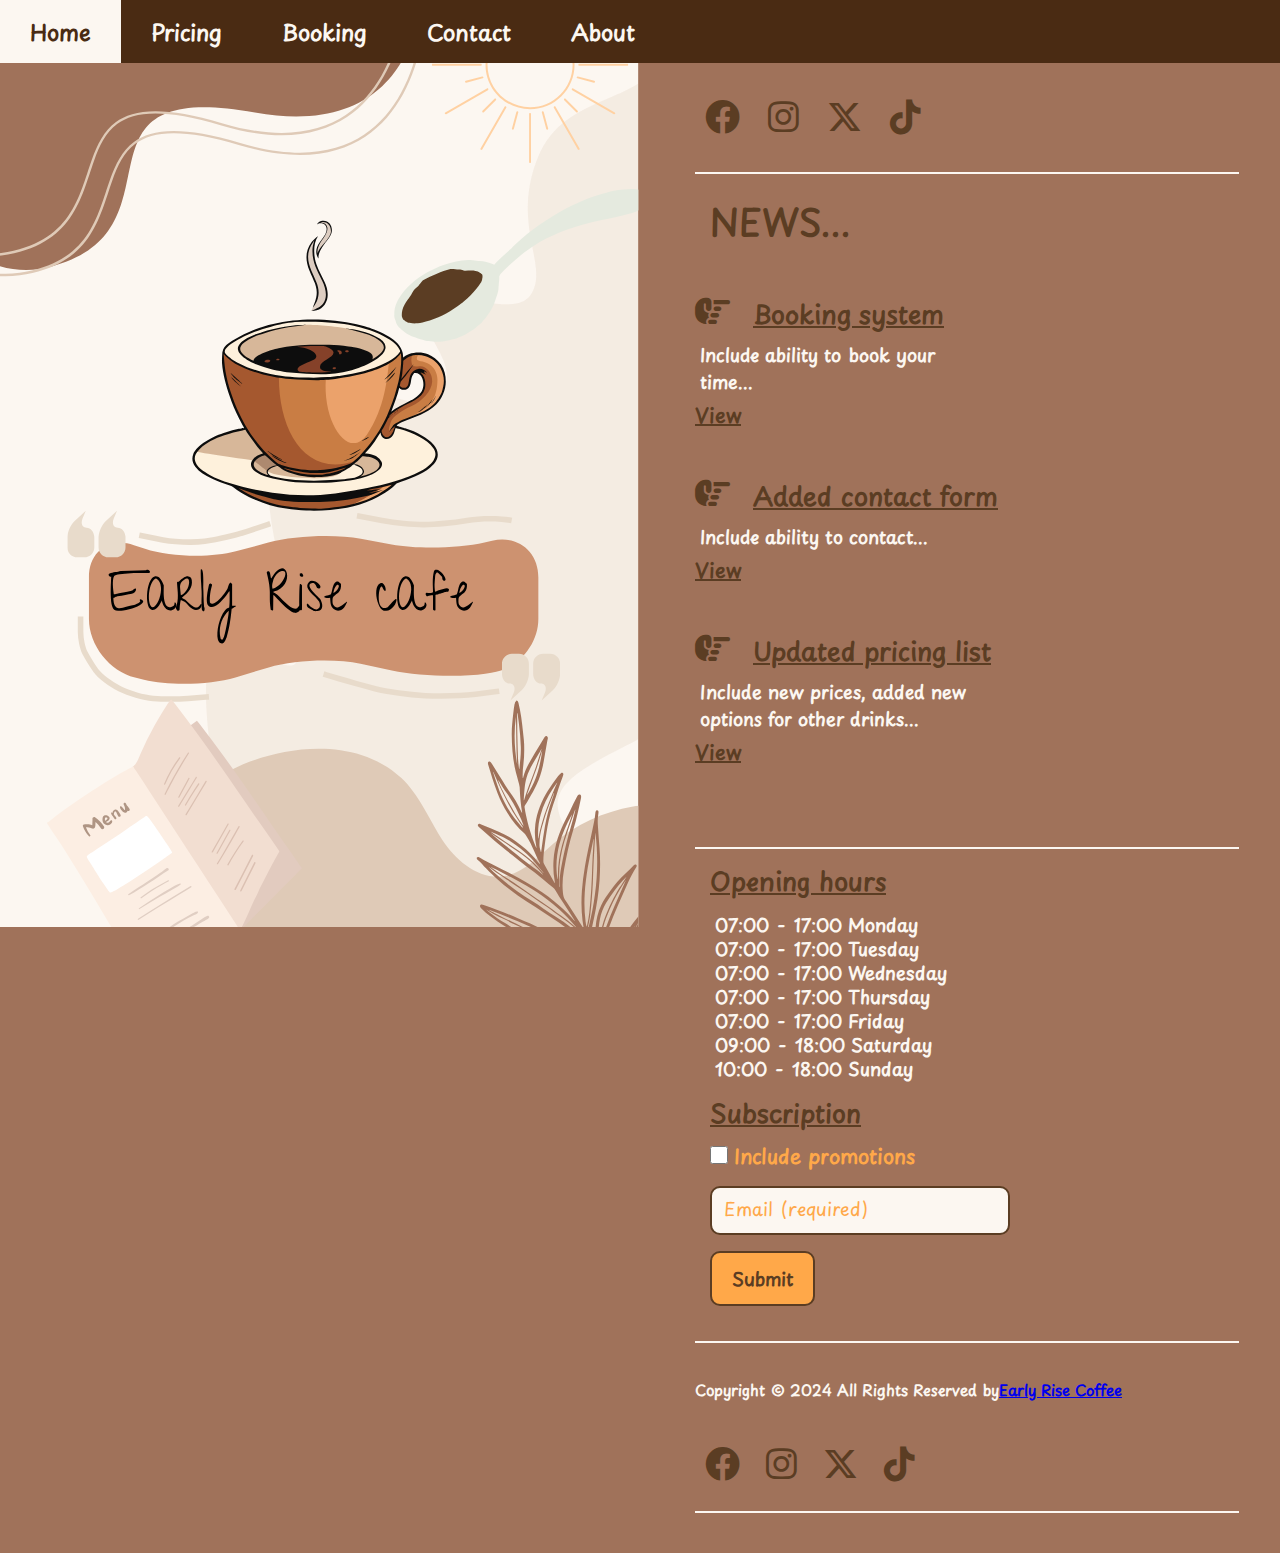
==== index.html @ 82bb9354 "update v 0.2" ====
<!DOCTYPE html>
<html lang="en">
    <head>
        <!-- Meta -->
        <meta charset="UTF-8" />
        <meta name="viewport" content="width=device-width, initial-scale=1.0" />
        <meta name="description" content="...Information about coffee shop...." />
        <meta name="keywords" content="...Include all possible keywords...." />

        <!-- Contributions -->
        <meta name="author" content="Tomas Bendaravicius" />

        <!-- Stylesheets -->
        <link rel="stylesheet" href="assets/css/style.css" />
        <link rel="stylesheet" href="assets/css/navbar.css" />
        <link rel="stylesheet" href="assets/css/images.css" />
        <link rel="stylesheet" href="assets/css/footer.css" />
        <link rel="stylesheet" href="assets/css/form.css" />
        <link rel="stylesheet" href="assets/font/font-awesome/css/fontawesome.css" />
        <link rel="stylesheet" href="assets/font/font-awesome/css/brands.css" />
        <link rel="stylesheet" href="assets/font/font-awesome/css/solid.css" />

        <!-- Name of Website-->
        <title>Coffee Name</title>
    </head>
    <body>

        <!-- Navigation -->
        <div class="topnav" id="myTopnav">
            <a href="index.html">Home</a>
            <a href="pricing.html">Pricing</a>
            <a href="booking.html">Booking</a>
            <a href="contact.html">Contact</a>
            <a href="about.html">About</a>
            <a href="javascript:void(0);" class="icon" onclick="myFunction()"><i class="fa fa-bars"></i></a>
        </div>
        <br>

        <!-- Main content -->
        <div id="core">

            <!-- Splitting content -->
            <div id="center-page">

                <!-- Left side content -->
                <div class="left-column"></div>

                <!-- Right side content -->
                <div class="right-column">

                    <div class="content">
                        <div class="social">
                            <br>
                            <ul>
                                <li><a href="https://www.facebook.com"><i class="fab fa-facebook"></i></a></li>
                                <li><a href="https://www.instagram.com"><i class="fab fa-instagram"></i></a></li>
                                <li><a href="https://www.twitter.com"><i class="fa-brands fa-x-twitter"></i></a></li>
                                <li><a href="https://www.tiktok.com"><i class="fa-brands fa-tiktok"></i></a></li>
                            </ul>
                            <hr id="linebreak">
                        </div>

                        <!-- Page content-->
                        <h1>NEWS...</h1>
                        <div class="section">
                            <span class="img"><i class="fa-regular fa-hand-point-right"></i></span>
                            <span class="name">Booking system</span>
                            <p>Include ability to book your time...</p>
                            <span class="view"><a href="booking.html">View</a></span>
                        </div>
                        <div class="section">
                            <span class="img"><i class="fa-regular fa-hand-point-right"></i></span>
                            <span class="name">Added contact form</span>
                            <p>Include ability to contact...</p>
                            <span class="view"><a href="contact.html">View</a></span>
                        </div>
                        <div class="section">
                            <span class="img"><i class="fa-regular fa-hand-point-right"></i></span>
                            <span class="name">Updated pricing list</span>
                            <p>Include new prices, added new options for other drinks...</p>
                            <span class="view"><a href="pricing.html">View</a></span>
                        </div>
                    </div>

                    <!-- Site footer -->
                    <footer class="site-footer">
                        <div class="content">
                            <div class="row">
                                <div class="column">
                                    <hr id="linebreak">
                                    <h6 class="name">Opening hours</h6>
                                    <p class="timetable">
                                    <ul class="timelist">
                                        <li>07:00 - 17:00 Monday</li>
                                        <li>07:00 - 17:00 Tuesday</li>
                                        <li>07:00 - 17:00 Wednesday</li>
                                        <li>07:00 - 17:00 Thursday</li>
                                        <li>07:00 - 17:00 Friday</li>
                                        <li>09:00 - 18:00 Saturday</li>
                                        <li>10:00 - 18:00 Sunday</li>
                                    </ul>
                                    </p>
                                </div>

                                <div class="column">
                                    <h6 class="name">Subscription</h6>
                                    <div class="container-form">  
                                        <form action="form-news.html">
                                            <input type="checkbox" id="news" name="vehicle1" value="Bike">
                                            <label for="news"> Include promotions</label><br>
                                            <input type="email" name="email" class="formStyle" placeholder="Email (required)" required />
                                            <input type="submit" value="Submit">
                                        </form>
                                    </div>
                                </div>
                            </div>
                            <hr id="linebreak">
                        </div>
                        <div class="content">
                            <div class="row">
                                <div class="copyrights">
                                    <p class="copyright-text">Copyright &copy; 2024 All Rights Reserved by<a href="index.html">Early Rise Coffee</a></p>
                                </div>
                                
                                <!-- Social media footer-->
                                <div class="social">
                                    <br>
                                    <ul>
                                        <li><a href="https://www.facebook.com"><i class="fab fa-facebook"></i></a></li>
                                        <li><a href="https://www.instagram.com"><i class="fab fa-instagram"></i></a></li>
                                        <li><a href="https://www.twitter.com"><i class="fa-brands fa-x-twitter"></i></a></li>
                                        <li><a href="https://www.tiktok.com"><i class="fa-brands fa-tiktok"></i></a></li>
                                    </ul>
                                    <hr id="linebreak">
                                </div>
                            </div>
                        </div>
                    </footer>
                </div>
            </div>
        </div>

        <script src="assets/script/script.js"></script>
  </body>
</html>
---- assets/css/style.css ----
/* ---------- Google Font ---------- */
@font-face {
    font-family: "Playpen Sans";
    src: url("../font/playpen/PlaypenSans-Regular.ttf") format('truetype');

}

/* ---------- Reset css ---------- */
* {
    margin: 0;
    padding: 0;

}

/* ---------- Apply hole site ---------- */
body {
    font-family: "Playpen Sans";
    background-color: #A0725A;
    color:#FCF7F1;
    font-weight: 600;
    font-size: 18px;

}

/* ---------- Divide page ---------- */
#center-page {
    display:block;

}

/* ---------- Picture side ---------- */
.left-column {
    float: left;
    width:50%;
    height:100%;
    position:fixed;
    background-image: url("../images/early_rise_caffee.svg");
    background-size: cover;
    background-position: center center;
    
}

/* ---------- Social network ---------- */
.social {
    padding-top: 10px;
    
}

.social li {
    font-size: 35px;
    list-style: none;
    display: inline-block;
    padding: 10px;
    
}

.social a {
    color: #5B3D23;

}

.social a:hover {
    color: #FCF7F1;

}

/* ---------- Content side ---------- */
.right-column {
    float: right;
    width:50%;
    overflow: auto;
    background-color: #A0725A;

}

.content {
    padding-top: 15px;
    padding-left: 55px;

}

.section {
    padding-top: 35px;

}

.section p{
    padding: 5px;
    width: 50%;

}

.img {
    font-size: 35px;
    color:#5B3D23;

}
h1 {
    color:#5B3D23;
    padding-left: 15px;
}

.name {
    color:#5B3D23;
    padding-left: 15px;
    font-size: 25px;
    text-decoration: underline;

}

.view a {
    text-decoration: none;
    color:#5B3D23;
    font-size: 20px;
    text-decoration: underline;
    font-weight: 600;

}

.view a:hover {
    text-decoration: none;
    color:#ffa849;
    font-size: 20px;

}

.list li {
    list-style: none;
    padding-left: 9px;
    padding-top: 5px;
}

#linebreak {
    border: none;
    height: 2px;
    background-color: #FCF7F1;
    margin-top: 20px;
    margin-bottom: 20px;
    width: 93%;
}

.timelist {
    list-style: none;
    padding: 20px;
    color: #FCF7F1;
    font-size: 18px;
}
/* ---------- Media queries ---------- */
@media only screen and (max-width: 800px) {
    #center-page {
        display:grid;
    }
    .left-column {
        width: initial;
        float:initial;
        position: initial;
        height: 400px;
        background-image: linear-gradient(180deg,transparent 80%,#A0725A), url("../images/early_rise_caffee.svg");
    }
    .right-column {
        width: initial;
        float: initial;
    }
}
---- assets/css/navbar.css ----
/* ---------- Navbar ---------- */
.topnav {
  background-color: #4a2b13;
  overflow: hidden;
  position: fixed;
  z-index: 1;
  top: 0;
  width: 100%;

}

/* ---------- Navbar links ---------- */
.topnav a {
  float: left;
  display: block;
  color: #FCF7F1;
  text-align: center;
  padding: 15px 30px;
  text-decoration: none;
  font-size: 22px;

}

/* ---------- Navbar links effect after hover---------- */
.topnav a:hover {
  background-color: #FCF7F1;
  color: #4a2b13;
  padding: 15px 30px;
  font-size: 22px;

}

/* ---------- Navbar links for small screen---------- */
.topnav .icon {
  display: none;

}

/* ---------- Navbar media queries---------- */
@media screen and (max-width: 800px) {
  .topnav a:not(:first-child) {display: none;}
  .topnav a.icon {
    float: right;
    display: block;

  }

}

@media screen and (max-width: 800px) {
  .topnav.responsive {position: relative;}
  .topnav.responsive a.icon {
    position: absolute;
    right: 0;
    top: 0;

  }

  .topnav.responsive a {
    float: none;
    display: block;
    text-align: left;

  }

}
---- assets/css/images.css ----
/* ---------- Picture in pricing page ---------- */
.pricing {
    float: left;
    width:50%;
    height:100%;
    position:fixed;
    background-image: url("../images/home.jpg");
    background-size: cover;
    background-position: center center;
    
}

/* ---------- Picture in booking page ---------- */
.booking {
    float: left;
    width:50%;
    height:100%;
    position:fixed;
    background-image: url("../images/booking.jpg");
    background-size: cover;
    background-position: center center;
    
}

/* ---------- Picture in contact page ---------- */
.contact {
    float: left;
    width:50%;
    height:100%;
    position:fixed;
    background-image: url("../images/contact.jpg");
    background-size: cover;
    background-position: center center;
    
}

/* ---------- Picture in about page ---------- */
.about {
    float: left;
    width:50%;
    height:100%;
    position:fixed;
    background-image: url("../images/about.jpg");
    background-size: cover;
    background-position: center center;
    
}

/* ---------- Media queries ---------- */
@media only screen and (max-width: 800px) {
    .pricing {
        width: initial;
        float:initial;
        position: initial;
        height: 400px;
        background-image: linear-gradient(180deg,transparent 80%,#A0725A), url("../images/home.jpg");

    }

    .booking {
        width: initial;
        float:initial;
        position: initial;
        height: 400px;
        background-image: linear-gradient(180deg,transparent 80%,#A0725A), url("../images/booking.jpg");

    }

    .contact {
        width: initial;
        float:initial;
        position: initial;
        height: 400px;
        background-image: linear-gradient(180deg,transparent 80%,#A0725A), url("../images/contact.jpg");

    }

    .about {
        width: initial;
        float:initial;
        position: initial;
        height: 400px;
        background-image: linear-gradient(180deg,transparent 80%,#A0725A), url("../images/about.jpg");
    }

}
---- assets/css/footer.css ----
.site-footer
{
  background-color:#A0725A;
  padding:45px 0 20px;
  font-size:15px;
  line-height:24px;
  color:#FCF7F1;
}

.copyright-text
{
  margin:0;
  color:#FCF7F1;
}
@media (max-width:991px)
{
  .site-footer [class^=col-]
  {
    margin-bottom:30px
  }
}
@media (max-width:767px)
{
  .site-footer
  {
    padding-bottom:0
  }
  .site-footer .copyright-text .social
  {
    text-align:center
  }
}
---- assets/css/form.css ----
/* ---------- Target text field ---------- */
input[type="text"],
textarea {
  background-color: #FCF7F1;
  border: 2px solid #5B3D23;
  color: #ffa849;
  width: 100%;
  padding: 12px;
  border-radius: 10px;
  box-sizing: border-box;
  margin-top: 6px;
  margin-bottom: 16px;
  resize: vertical;
  font-family: "Playpen Sans";

}

/* ---------- Target email field ---------- */
input[type="email"] {
  background-color: #FCF7F1;
  border: 2px solid #5B3D23;
  width: 100%; 
  padding: 12px;
  border-radius: 10px;
  box-sizing: border-box;
  margin-top: 6px;
  margin-bottom: 16px;
  resize: vertical;
  font-family: "Playpen Sans";

}

/* ---------- Target check field ---------- */
input[type="checkbox"] {
  width: 18px;
  height: 18px;
  accent-color:#ffa849;
  background-color: #5B3D23;

}

#news {
  font-size: 25px;
  background-color: #FCF7F1;
  border: 2px solid #5B3D23;
  padding: 12px;
  margin-top: 6px;
  margin-bottom: 16px;
  font-size: 20px;
}


/* ---------- Target date time field ---------- */
input[type="datetime-local"] {
    background-color: #68848b;
    border: 2px solid #5B3D23;
    color:#ffa849;
    font-size: 16px;
    width: 100%; 
    padding: 12px;
    border-radius: 10px;
    box-sizing: border-box;
    margin-top: 6px;
    margin-bottom: 16px;
    resize: vertical;
    font-family: "Playpen Sans";
  
  }

/* ---------- Target submit button ---------- */
input[type="submit"] {
  background-color: #ffa849;
  border: 2px solid #5B3D23;
  color: #5B3D23;
  padding: 12px 20px;
  border-radius: 10px;
  cursor: pointer;
  font-size: 18px;
  font-weight: 600;
  font-family: "Playpen Sans";

}

/* ---------- Hover effect ---------- */
input[type="submit"]:hover {
  background-color: #fff;
  color: #68848b;
  font-weight: 600;
  border: 2px solid #5B3D23;

}

/* ---------- Target full form ---------- */
.container-form {
  padding: 15px;
  max-width: 300px;

}

/* ---------- Target label of field ---------- */
.container-form label {
  font-size: 20px;
  color: #ffa849;

}

/* ---------- Target placeholders in input fields ---------- */
.container-form input::placeholder {
    font-size: 18px;
    color: #ffa849;

}

/* ---------- Target placeholders in textarea fields ---------- */
.container-form textarea::placeholder {
    font-size: 18px;
    color: #ffa849;

}
---- assets/font/font-awesome/css/brands.css ----
/*!
 * Font Awesome Free 6.4.2 by @fontawesome - https://fontawesome.com
 * License - https://fontawesome.com/license/free (Icons: CC BY 4.0, Fonts: SIL OFL 1.1, Code: MIT License)
 * Copyright 2023 Fonticons, Inc.
 */
:root, :host {
  --fa-style-family-brands: 'Font Awesome 6 Brands';
  --fa-font-brands: normal 400 1em/1 'Font Awesome 6 Brands'; }

@font-face {
  font-family: 'Font Awesome 6 Brands';
  font-style: normal;
  font-weight: 400;
  font-display: block;
  src: url("../webfonts/fa-brands-400.woff2") format("woff2"), url("../webfonts/fa-brands-400.ttf") format("truetype"); }

.fab,
.fa-brands {
  font-weight: 400; }

.fa-monero:before {
  content: "\f3d0"; }

.fa-hooli:before {
  content: "\f427"; }

.fa-yelp:before {
  content: "\f1e9"; }

.fa-cc-visa:before {
  content: "\f1f0"; }

.fa-lastfm:before {
  content: "\f202"; }

.fa-shopware:before {
  content: "\f5b5"; }

.fa-creative-commons-nc:before {
  content: "\f4e8"; }

.fa-aws:before {
  content: "\f375"; }

.fa-redhat:before {
  content: "\f7bc"; }

.fa-yoast:before {
  content: "\f2b1"; }

.fa-cloudflare:before {
  content: "\e07d"; }

.fa-ups:before {
  content: "\f7e0"; }

.fa-wpexplorer:before {
  content: "\f2de"; }

.fa-dyalog:before {
  content: "\f399"; }

.fa-bity:before {
  content: "\f37a"; }

.fa-stackpath:before {
  content: "\f842"; }

.fa-buysellads:before {
  content: "\f20d"; }

.fa-first-order:before {
  content: "\f2b0"; }

.fa-modx:before {
  content: "\f285"; }

.fa-guilded:before {
  content: "\e07e"; }

.fa-vnv:before {
  content: "\f40b"; }

.fa-square-js:before {
  content: "\f3b9"; }

.fa-js-square:before {
  content: "\f3b9"; }

.fa-microsoft:before {
  content: "\f3ca"; }

.fa-qq:before {
  content: "\f1d6"; }

.fa-orcid:before {
  content: "\f8d2"; }

.fa-java:before {
  content: "\f4e4"; }

.fa-invision:before {
  content: "\f7b0"; }

.fa-creative-commons-pd-alt:before {
  content: "\f4ed"; }

.fa-centercode:before {
  content: "\f380"; }

.fa-glide-g:before {
  content: "\f2a6"; }

.fa-drupal:before {
  content: "\f1a9"; }

.fa-hire-a-helper:before {
  content: "\f3b0"; }

.fa-creative-commons-by:before {
  content: "\f4e7"; }

.fa-unity:before {
  content: "\e049"; }

.fa-whmcs:before {
  content: "\f40d"; }

.fa-rocketchat:before {
  content: "\f3e8"; }

.fa-vk:before {
  content: "\f189"; }

.fa-untappd:before {
  content: "\f405"; }

.fa-mailchimp:before {
  content: "\f59e"; }

.fa-css3-alt:before {
  content: "\f38b"; }

.fa-square-reddit:before {
  content: "\f1a2"; }

.fa-reddit-square:before {
  content: "\f1a2"; }

.fa-vimeo-v:before {
  content: "\f27d"; }

.fa-contao:before {
  content: "\f26d"; }

.fa-square-font-awesome:before {
  content: "\e5ad"; }

.fa-deskpro:before {
  content: "\f38f"; }

.fa-sistrix:before {
  content: "\f3ee"; }

.fa-square-instagram:before {
  content: "\e055"; }

.fa-instagram-square:before {
  content: "\e055"; }

.fa-battle-net:before {
  content: "\f835"; }

.fa-the-red-yeti:before {
  content: "\f69d"; }

.fa-square-hacker-news:before {
  content: "\f3af"; }

.fa-hacker-news-square:before {
  content: "\f3af"; }

.fa-edge:before {
  content: "\f282"; }

.fa-threads:before {
  content: "\e618"; }

.fa-napster:before {
  content: "\f3d2"; }

.fa-square-snapchat:before {
  content: "\f2ad"; }

.fa-snapchat-square:before {
  content: "\f2ad"; }

.fa-google-plus-g:before {
  content: "\f0d5"; }

.fa-artstation:before {
  content: "\f77a"; }

.fa-markdown:before {
  content: "\f60f"; }

.fa-sourcetree:before {
  content: "\f7d3"; }

.fa-google-plus:before {
  content: "\f2b3"; }

.fa-diaspora:before {
  content: "\f791"; }

.fa-foursquare:before {
  content: "\f180"; }

.fa-stack-overflow:before {
  content: "\f16c"; }

.fa-github-alt:before {
  content: "\f113"; }

.fa-phoenix-squadron:before {
  content: "\f511"; }

.fa-pagelines:before {
  content: "\f18c"; }

.fa-algolia:before {
  content: "\f36c"; }

.fa-red-river:before {
  content: "\f3e3"; }

.fa-creative-commons-sa:before {
  content: "\f4ef"; }

.fa-safari:before {
  content: "\f267"; }

.fa-google:before {
  content: "\f1a0"; }

.fa-square-font-awesome-stroke:before {
  content: "\f35c"; }

.fa-font-awesome-alt:before {
  content: "\f35c"; }

.fa-atlassian:before {
  content: "\f77b"; }

.fa-linkedin-in:before {
  content: "\f0e1"; }

.fa-digital-ocean:before {
  content: "\f391"; }

.fa-nimblr:before {
  content: "\f5a8"; }

.fa-chromecast:before {
  content: "\f838"; }

.fa-evernote:before {
  content: "\f839"; }

.fa-hacker-news:before {
  content: "\f1d4"; }

.fa-creative-commons-sampling:before {
  content: "\f4f0"; }

.fa-adversal:before {
  content: "\f36a"; }

.fa-creative-commons:before {
  content: "\f25e"; }

.fa-watchman-monitoring:before {
  content: "\e087"; }

.fa-fonticons:before {
  content: "\f280"; }

.fa-weixin:before {
  content: "\f1d7"; }

.fa-shirtsinbulk:before {
  content: "\f214"; }

.fa-codepen:before {
  content: "\f1cb"; }

.fa-git-alt:before {
  content: "\f841"; }

.fa-lyft:before {
  content: "\f3c3"; }

.fa-rev:before {
  content: "\f5b2"; }

.fa-windows:before {
  content: "\f17a"; }

.fa-wizards-of-the-coast:before {
  content: "\f730"; }

.fa-square-viadeo:before {
  content: "\f2aa"; }

.fa-viadeo-square:before {
  content: "\f2aa"; }

.fa-meetup:before {
  content: "\f2e0"; }

.fa-centos:before {
  content: "\f789"; }

.fa-adn:before {
  content: "\f170"; }

.fa-cloudsmith:before {
  content: "\f384"; }

.fa-pied-piper-alt:before {
  content: "\f1a8"; }

.fa-square-dribbble:before {
  content: "\f397"; }

.fa-dribbble-square:before {
  content: "\f397"; }

.fa-codiepie:before {
  content: "\f284"; }

.fa-node:before {
  content: "\f419"; }

.fa-mix:before {
  content: "\f3cb"; }

.fa-steam:before {
  content: "\f1b6"; }

.fa-cc-apple-pay:before {
  content: "\f416"; }

.fa-scribd:before {
  content: "\f28a"; }

.fa-debian:before {
  content: "\e60b"; }

.fa-openid:before {
  content: "\f19b"; }

.fa-instalod:before {
  content: "\e081"; }

.fa-expeditedssl:before {
  content: "\f23e"; }

.fa-sellcast:before {
  content: "\f2da"; }

.fa-square-twitter:before {
  content: "\f081"; }

.fa-twitter-square:before {
  content: "\f081"; }

.fa-r-project:before {
  content: "\f4f7"; }

.fa-delicious:before {
  content: "\f1a5"; }

.fa-freebsd:before {
  content: "\f3a4"; }

.fa-vuejs:before {
  content: "\f41f"; }

.fa-accusoft:before {
  content: "\f369"; }

.fa-ioxhost:before {
  content: "\f208"; }

.fa-fonticons-fi:before {
  content: "\f3a2"; }

.fa-app-store:before {
  content: "\f36f"; }

.fa-cc-mastercard:before {
  content: "\f1f1"; }

.fa-itunes-note:before {
  content: "\f3b5"; }

.fa-golang:before {
  content: "\e40f"; }

.fa-kickstarter:before {
  content: "\f3bb"; }

.fa-grav:before {
  content: "\f2d6"; }

.fa-weibo:before {
  content: "\f18a"; }

.fa-uncharted:before {
  content: "\e084"; }

.fa-firstdraft:before {
  content: "\f3a1"; }

.fa-square-youtube:before {
  content: "\f431"; }

.fa-youtube-square:before {
  content: "\f431"; }

.fa-wikipedia-w:before {
  content: "\f266"; }

.fa-wpressr:before {
  content: "\f3e4"; }

.fa-rendact:before {
  content: "\f3e4"; }

.fa-angellist:before {
  content: "\f209"; }

.fa-galactic-republic:before {
  content: "\f50c"; }

.fa-nfc-directional:before {
  content: "\e530"; }

.fa-skype:before {
  content: "\f17e"; }

.fa-joget:before {
  content: "\f3b7"; }

.fa-fedora:before {
  content: "\f798"; }

.fa-stripe-s:before {
  content: "\f42a"; }

.fa-meta:before {
  content: "\e49b"; }

.fa-laravel:before {
  content: "\f3bd"; }

.fa-hotjar:before {
  content: "\f3b1"; }

.fa-bluetooth-b:before {
  content: "\f294"; }

.fa-sticker-mule:before {
  content: "\f3f7"; }

.fa-creative-commons-zero:before {
  content: "\f4f3"; }

.fa-hips:before {
  content: "\f452"; }

.fa-behance:before {
  content: "\f1b4"; }

.fa-reddit:before {
  content: "\f1a1"; }

.fa-discord:before {
  content: "\f392"; }

.fa-chrome:before {
  content: "\f268"; }

.fa-app-store-ios:before {
  content: "\f370"; }

.fa-cc-discover:before {
  content: "\f1f2"; }

.fa-wpbeginner:before {
  content: "\f297"; }

.fa-confluence:before {
  content: "\f78d"; }

.fa-mdb:before {
  content: "\f8ca"; }

.fa-dochub:before {
  content: "\f394"; }

.fa-accessible-icon:before {
  content: "\f368"; }

.fa-ebay:before {
  content: "\f4f4"; }

.fa-amazon:before {
  content: "\f270"; }

.fa-unsplash:before {
  content: "\e07c"; }

.fa-yarn:before {
  content: "\f7e3"; }

.fa-square-steam:before {
  content: "\f1b7"; }

.fa-steam-square:before {
  content: "\f1b7"; }

.fa-500px:before {
  content: "\f26e"; }

.fa-square-vimeo:before {
  content: "\f194"; }

.fa-vimeo-square:before {
  content: "\f194"; }

.fa-asymmetrik:before {
  content: "\f372"; }

.fa-font-awesome:before {
  content: "\f2b4"; }

.fa-font-awesome-flag:before {
  content: "\f2b4"; }

.fa-font-awesome-logo-full:before {
  content: "\f2b4"; }

.fa-gratipay:before {
  content: "\f184"; }

.fa-apple:before {
  content: "\f179"; }

.fa-hive:before {
  content: "\e07f"; }

.fa-gitkraken:before {
  content: "\f3a6"; }

.fa-keybase:before {
  content: "\f4f5"; }

.fa-apple-pay:before {
  content: "\f415"; }

.fa-padlet:before {
  content: "\e4a0"; }

.fa-amazon-pay:before {
  content: "\f42c"; }

.fa-square-github:before {
  content: "\f092"; }

.fa-github-square:before {
  content: "\f092"; }

.fa-stumbleupon:before {
  content: "\f1a4"; }

.fa-fedex:before {
  content: "\f797"; }

.fa-phoenix-framework:before {
  content: "\f3dc"; }

.fa-shopify:before {
  content: "\e057"; }

.fa-neos:before {
  content: "\f612"; }

.fa-square-threads:before {
  content: "\e619"; }

.fa-hackerrank:before {
  content: "\f5f7"; }

.fa-researchgate:before {
  content: "\f4f8"; }

.fa-swift:before {
  content: "\f8e1"; }

.fa-angular:before {
  content: "\f420"; }

.fa-speakap:before {
  content: "\f3f3"; }

.fa-angrycreative:before {
  content: "\f36e"; }

.fa-y-combinator:before {
  content: "\f23b"; }

.fa-empire:before {
  content: "\f1d1"; }

.fa-envira:before {
  content: "\f299"; }

.fa-square-gitlab:before {
  content: "\e5ae"; }

.fa-gitlab-square:before {
  content: "\e5ae"; }

.fa-studiovinari:before {
  content: "\f3f8"; }

.fa-pied-piper:before {
  content: "\f2ae"; }

.fa-wordpress:before {
  content: "\f19a"; }

.fa-product-hunt:before {
  content: "\f288"; }

.fa-firefox:before {
  content: "\f269"; }

.fa-linode:before {
  content: "\f2b8"; }

.fa-goodreads:before {
  content: "\f3a8"; }

.fa-square-odnoklassniki:before {
  content: "\f264"; }

.fa-odnoklassniki-square:before {
  content: "\f264"; }

.fa-jsfiddle:before {
  content: "\f1cc"; }

.fa-sith:before {
  content: "\f512"; }

.fa-themeisle:before {
  content: "\f2b2"; }

.fa-page4:before {
  content: "\f3d7"; }

.fa-hashnode:before {
  content: "\e499"; }

.fa-react:before {
  content: "\f41b"; }

.fa-cc-paypal:before {
  content: "\f1f4"; }

.fa-squarespace:before {
  content: "\f5be"; }

.fa-cc-stripe:before {
  content: "\f1f5"; }

.fa-creative-commons-share:before {
  content: "\f4f2"; }

.fa-bitcoin:before {
  content: "\f379"; }

.fa-keycdn:before {
  content: "\f3ba"; }

.fa-opera:before {
  content: "\f26a"; }

.fa-itch-io:before {
  content: "\f83a"; }

.fa-umbraco:before {
  content: "\f8e8"; }

.fa-galactic-senate:before {
  content: "\f50d"; }

.fa-ubuntu:before {
  content: "\f7df"; }

.fa-draft2digital:before {
  content: "\f396"; }

.fa-stripe:before {
  content: "\f429"; }

.fa-houzz:before {
  content: "\f27c"; }

.fa-gg:before {
  content: "\f260"; }

.fa-dhl:before {
  content: "\f790"; }

.fa-square-pinterest:before {
  content: "\f0d3"; }

.fa-pinterest-square:before {
  content: "\f0d3"; }

.fa-xing:before {
  content: "\f168"; }

.fa-blackberry:before {
  content: "\f37b"; }

.fa-creative-commons-pd:before {
  content: "\f4ec"; }

.fa-playstation:before {
  content: "\f3df"; }

.fa-quinscape:before {
  content: "\f459"; }

.fa-less:before {
  content: "\f41d"; }

.fa-blogger-b:before {
  content: "\f37d"; }

.fa-opencart:before {
  content: "\f23d"; }

.fa-vine:before {
  content: "\f1ca"; }

.fa-paypal:before {
  content: "\f1ed"; }

.fa-gitlab:before {
  content: "\f296"; }

.fa-typo3:before {
  content: "\f42b"; }

.fa-reddit-alien:before {
  content: "\f281"; }

.fa-yahoo:before {
  content: "\f19e"; }

.fa-dailymotion:before {
  content: "\e052"; }

.fa-affiliatetheme:before {
  content: "\f36b"; }

.fa-pied-piper-pp:before {
  content: "\f1a7"; }

.fa-bootstrap:before {
  content: "\f836"; }

.fa-odnoklassniki:before {
  content: "\f263"; }

.fa-nfc-symbol:before {
  content: "\e531"; }

.fa-ethereum:before {
  content: "\f42e"; }

.fa-speaker-deck:before {
  content: "\f83c"; }

.fa-creative-commons-nc-eu:before {
  content: "\f4e9"; }

.fa-patreon:before {
  content: "\f3d9"; }

.fa-avianex:before {
  content: "\f374"; }

.fa-ello:before {
  content: "\f5f1"; }

.fa-gofore:before {
  content: "\f3a7"; }

.fa-bimobject:before {
  content: "\f378"; }

.fa-facebook-f:before {
  content: "\f39e"; }

.fa-square-google-plus:before {
  content: "\f0d4"; }

.fa-google-plus-square:before {
  content: "\f0d4"; }

.fa-mandalorian:before {
  content: "\f50f"; }

.fa-first-order-alt:before {
  content: "\f50a"; }

.fa-osi:before {
  content: "\f41a"; }

.fa-google-wallet:before {
  content: "\f1ee"; }

.fa-d-and-d-beyond:before {
  content: "\f6ca"; }

.fa-periscope:before {
  content: "\f3da"; }

.fa-fulcrum:before {
  content: "\f50b"; }

.fa-cloudscale:before {
  content: "\f383"; }

.fa-forumbee:before {
  content: "\f211"; }

.fa-mizuni:before {
  content: "\f3cc"; }

.fa-schlix:before {
  content: "\f3ea"; }

.fa-square-xing:before {
  content: "\f169"; }

.fa-xing-square:before {
  content: "\f169"; }

.fa-bandcamp:before {
  content: "\f2d5"; }

.fa-wpforms:before {
  content: "\f298"; }

.fa-cloudversify:before {
  content: "\f385"; }

.fa-usps:before {
  content: "\f7e1"; }

.fa-megaport:before {
  content: "\f5a3"; }

.fa-magento:before {
  content: "\f3c4"; }

.fa-spotify:before {
  content: "\f1bc"; }

.fa-optin-monster:before {
  content: "\f23c"; }

.fa-fly:before {
  content: "\f417"; }

.fa-aviato:before {
  content: "\f421"; }

.fa-itunes:before {
  content: "\f3b4"; }

.fa-cuttlefish:before {
  content: "\f38c"; }

.fa-blogger:before {
  content: "\f37c"; }

.fa-flickr:before {
  content: "\f16e"; }

.fa-viber:before {
  content: "\f409"; }

.fa-soundcloud:before {
  content: "\f1be"; }

.fa-digg:before {
  content: "\f1a6"; }

.fa-tencent-weibo:before {
  content: "\f1d5"; }

.fa-symfony:before {
  content: "\f83d"; }

.fa-maxcdn:before {
  content: "\f136"; }

.fa-etsy:before {
  content: "\f2d7"; }

.fa-facebook-messenger:before {
  content: "\f39f"; }

.fa-audible:before {
  content: "\f373"; }

.fa-think-peaks:before {
  content: "\f731"; }

.fa-bilibili:before {
  content: "\e3d9"; }

.fa-erlang:before {
  content: "\f39d"; }

.fa-x-twitter:before {
  content: "\e61b"; }

.fa-cotton-bureau:before {
  content: "\f89e"; }

.fa-dashcube:before {
  content: "\f210"; }

.fa-42-group:before {
  content: "\e080"; }

.fa-innosoft:before {
  content: "\e080"; }

.fa-stack-exchange:before {
  content: "\f18d"; }

.fa-elementor:before {
  content: "\f430"; }

.fa-square-pied-piper:before {
  content: "\e01e"; }

.fa-pied-piper-square:before {
  content: "\e01e"; }

.fa-creative-commons-nd:before {
  content: "\f4eb"; }

.fa-palfed:before {
  content: "\f3d8"; }

.fa-superpowers:before {
  content: "\f2dd"; }

.fa-resolving:before {
  content: "\f3e7"; }

.fa-xbox:before {
  content: "\f412"; }

.fa-searchengin:before {
  content: "\f3eb"; }

.fa-tiktok:before {
  content: "\e07b"; }

.fa-square-facebook:before {
  content: "\f082"; }

.fa-facebook-square:before {
  content: "\f082"; }

.fa-renren:before {
  content: "\f18b"; }

.fa-linux:before {
  content: "\f17c"; }

.fa-glide:before {
  content: "\f2a5"; }

.fa-linkedin:before {
  content: "\f08c"; }

.fa-hubspot:before {
  content: "\f3b2"; }

.fa-deploydog:before {
  content: "\f38e"; }

.fa-twitch:before {
  content: "\f1e8"; }

.fa-ravelry:before {
  content: "\f2d9"; }

.fa-mixer:before {
  content: "\e056"; }

.fa-square-lastfm:before {
  content: "\f203"; }

.fa-lastfm-square:before {
  content: "\f203"; }

.fa-vimeo:before {
  content: "\f40a"; }

.fa-mendeley:before {
  content: "\f7b3"; }

.fa-uniregistry:before {
  content: "\f404"; }

.fa-figma:before {
  content: "\f799"; }

.fa-creative-commons-remix:before {
  content: "\f4ee"; }

.fa-cc-amazon-pay:before {
  content: "\f42d"; }

.fa-dropbox:before {
  content: "\f16b"; }

.fa-instagram:before {
  content: "\f16d"; }

.fa-cmplid:before {
  content: "\e360"; }

.fa-facebook:before {
  content: "\f09a"; }

.fa-gripfire:before {
  content: "\f3ac"; }

.fa-jedi-order:before {
  content: "\f50e"; }

.fa-uikit:before {
  content: "\f403"; }

.fa-fort-awesome-alt:before {
  content: "\f3a3"; }

.fa-phabricator:before {
  content: "\f3db"; }

.fa-ussunnah:before {
  content: "\f407"; }

.fa-earlybirds:before {
  content: "\f39a"; }

.fa-trade-federation:before {
  content: "\f513"; }

.fa-autoprefixer:before {
  content: "\f41c"; }

.fa-whatsapp:before {
  content: "\f232"; }

.fa-slideshare:before {
  content: "\f1e7"; }

.fa-google-play:before {
  content: "\f3ab"; }

.fa-viadeo:before {
  content: "\f2a9"; }

.fa-line:before {
  content: "\f3c0"; }

.fa-google-drive:before {
  content: "\f3aa"; }

.fa-servicestack:before {
  content: "\f3ec"; }

.fa-simplybuilt:before {
  content: "\f215"; }

.fa-bitbucket:before {
  content: "\f171"; }

.fa-imdb:before {
  content: "\f2d8"; }

.fa-deezer:before {
  content: "\e077"; }

.fa-raspberry-pi:before {
  content: "\f7bb"; }

.fa-jira:before {
  content: "\f7b1"; }

.fa-docker:before {
  content: "\f395"; }

.fa-screenpal:before {
  content: "\e570"; }

.fa-bluetooth:before {
  content: "\f293"; }

.fa-gitter:before {
  content: "\f426"; }

.fa-d-and-d:before {
  content: "\f38d"; }

.fa-microblog:before {
  content: "\e01a"; }

.fa-cc-diners-club:before {
  content: "\f24c"; }

.fa-gg-circle:before {
  content: "\f261"; }

.fa-pied-piper-hat:before {
  content: "\f4e5"; }

.fa-kickstarter-k:before {
  content: "\f3bc"; }

.fa-yandex:before {
  content: "\f413"; }

.fa-readme:before {
  content: "\f4d5"; }

.fa-html5:before {
  content: "\f13b"; }

.fa-sellsy:before {
  content: "\f213"; }

.fa-sass:before {
  content: "\f41e"; }

.fa-wirsindhandwerk:before {
  content: "\e2d0"; }

.fa-wsh:before {
  content: "\e2d0"; }

.fa-buromobelexperte:before {
  content: "\f37f"; }

.fa-salesforce:before {
  content: "\f83b"; }

.fa-octopus-deploy:before {
  content: "\e082"; }

.fa-medapps:before {
  content: "\f3c6"; }

.fa-ns8:before {
  content: "\f3d5"; }

.fa-pinterest-p:before {
  content: "\f231"; }

.fa-apper:before {
  content: "\f371"; }

.fa-fort-awesome:before {
  content: "\f286"; }

.fa-waze:before {
  content: "\f83f"; }

.fa-cc-jcb:before {
  content: "\f24b"; }

.fa-snapchat:before {
  content: "\f2ab"; }

.fa-snapchat-ghost:before {
  content: "\f2ab"; }

.fa-fantasy-flight-games:before {
  content: "\f6dc"; }

.fa-rust:before {
  content: "\e07a"; }

.fa-wix:before {
  content: "\f5cf"; }

.fa-square-behance:before {
  content: "\f1b5"; }

.fa-behance-square:before {
  content: "\f1b5"; }

.fa-supple:before {
  content: "\f3f9"; }

.fa-rebel:before {
  content: "\f1d0"; }

.fa-css3:before {
  content: "\f13c"; }

.fa-staylinked:before {
  content: "\f3f5"; }

.fa-kaggle:before {
  content: "\f5fa"; }

.fa-space-awesome:before {
  content: "\e5ac"; }

.fa-deviantart:before {
  content: "\f1bd"; }

.fa-cpanel:before {
  content: "\f388"; }

.fa-goodreads-g:before {
  content: "\f3a9"; }

.fa-square-git:before {
  content: "\f1d2"; }

.fa-git-square:before {
  content: "\f1d2"; }

.fa-square-tumblr:before {
  content: "\f174"; }

.fa-tumblr-square:before {
  content: "\f174"; }

.fa-trello:before {
  content: "\f181"; }

.fa-creative-commons-nc-jp:before {
  content: "\f4ea"; }

.fa-get-pocket:before {
  content: "\f265"; }

.fa-perbyte:before {
  content: "\e083"; }

.fa-grunt:before {
  content: "\f3ad"; }

.fa-weebly:before {
  content: "\f5cc"; }

.fa-connectdevelop:before {
  content: "\f20e"; }

.fa-leanpub:before {
  content: "\f212"; }

.fa-black-tie:before {
  content: "\f27e"; }

.fa-themeco:before {
  content: "\f5c6"; }

.fa-python:before {
  content: "\f3e2"; }

.fa-android:before {
  content: "\f17b"; }

.fa-bots:before {
  content: "\e340"; }

.fa-free-code-camp:before {
  content: "\f2c5"; }

.fa-hornbill:before {
  content: "\f592"; }

.fa-js:before {
  content: "\f3b8"; }

.fa-ideal:before {
  content: "\e013"; }

.fa-git:before {
  content: "\f1d3"; }

.fa-dev:before {
  content: "\f6cc"; }

.fa-sketch:before {
  content: "\f7c6"; }

.fa-yandex-international:before {
  content: "\f414"; }

.fa-cc-amex:before {
  content: "\f1f3"; }

.fa-uber:before {
  content: "\f402"; }

.fa-github:before {
  content: "\f09b"; }

.fa-php:before {
  content: "\f457"; }

.fa-alipay:before {
  content: "\f642"; }

.fa-youtube:before {
  content: "\f167"; }

.fa-skyatlas:before {
  content: "\f216"; }

.fa-firefox-browser:before {
  content: "\e007"; }

.fa-replyd:before {
  content: "\f3e6"; }

.fa-suse:before {
  content: "\f7d6"; }

.fa-jenkins:before {
  content: "\f3b6"; }

.fa-twitter:before {
  content: "\f099"; }

.fa-rockrms:before {
  content: "\f3e9"; }

.fa-pinterest:before {
  content: "\f0d2"; }

.fa-buffer:before {
  content: "\f837"; }

.fa-npm:before {
  content: "\f3d4"; }

.fa-yammer:before {
  content: "\f840"; }

.fa-btc:before {
  content: "\f15a"; }

.fa-dribbble:before {
  content: "\f17d"; }

.fa-stumbleupon-circle:before {
  content: "\f1a3"; }

.fa-internet-explorer:before {
  content: "\f26b"; }

.fa-stubber:before {
  content: "\e5c7"; }

.fa-telegram:before {
  content: "\f2c6"; }

.fa-telegram-plane:before {
  content: "\f2c6"; }

.fa-old-republic:before {
  content: "\f510"; }

.fa-odysee:before {
  content: "\e5c6"; }

.fa-square-whatsapp:before {
  content: "\f40c"; }

.fa-whatsapp-square:before {
  content: "\f40c"; }

.fa-node-js:before {
  content: "\f3d3"; }

.fa-edge-legacy:before {
  content: "\e078"; }

.fa-slack:before {
  content: "\f198"; }

.fa-slack-hash:before {
  content: "\f198"; }

.fa-medrt:before {
  content: "\f3c8"; }

.fa-usb:before {
  content: "\f287"; }

.fa-tumblr:before {
  content: "\f173"; }

.fa-vaadin:before {
  content: "\f408"; }

.fa-quora:before {
  content: "\f2c4"; }

.fa-square-x-twitter:before {
  content: "\e61a"; }

.fa-reacteurope:before {
  content: "\f75d"; }

.fa-medium:before {
  content: "\f23a"; }

.fa-medium-m:before {
  content: "\f23a"; }

.fa-amilia:before {
  content: "\f36d"; }

.fa-mixcloud:before {
  content: "\f289"; }

.fa-flipboard:before {
  content: "\f44d"; }

.fa-viacoin:before {
  content: "\f237"; }

.fa-critical-role:before {
  content: "\f6c9"; }

.fa-sitrox:before {
  content: "\e44a"; }

.fa-discourse:before {
  content: "\f393"; }

.fa-joomla:before {
  content: "\f1aa"; }

.fa-mastodon:before {
  content: "\f4f6"; }

.fa-airbnb:before {
  content: "\f834"; }

.fa-wolf-pack-battalion:before {
  content: "\f514"; }

.fa-buy-n-large:before {
  content: "\f8a6"; }

.fa-gulp:before {
  content: "\f3ae"; }

.fa-creative-commons-sampling-plus:before {
  content: "\f4f1"; }

.fa-strava:before {
  content: "\f428"; }

.fa-ember:before {
  content: "\f423"; }

.fa-canadian-maple-leaf:before {
  content: "\f785"; }

.fa-teamspeak:before {
  content: "\f4f9"; }

.fa-pushed:before {
  content: "\f3e1"; }

.fa-wordpress-simple:before {
  content: "\f411"; }

.fa-nutritionix:before {
  content: "\f3d6"; }

.fa-wodu:before {
  content: "\e088"; }

.fa-google-pay:before {
  content: "\e079"; }

.fa-intercom:before {
  content: "\f7af"; }

.fa-zhihu:before {
  content: "\f63f"; }

.fa-korvue:before {
  content: "\f42f"; }

.fa-pix:before {
  content: "\e43a"; }

.fa-steam-symbol:before {
  content: "\f3f6"; }
---- assets/font/font-awesome/css/solid.css ----
/*!
 * Font Awesome Free 6.4.2 by @fontawesome - https://fontawesome.com
 * License - https://fontawesome.com/license/free (Icons: CC BY 4.0, Fonts: SIL OFL 1.1, Code: MIT License)
 * Copyright 2023 Fonticons, Inc.
 */
:root, :host {
  --fa-style-family-classic: 'Font Awesome 6 Free';
  --fa-font-solid: normal 900 1em/1 'Font Awesome 6 Free'; }

@font-face {
  font-family: 'Font Awesome 6 Free';
  font-style: normal;
  font-weight: 900;
  font-display: block;
  src: url("../webfonts/fa-solid-900.woff2") format("woff2"), url("../webfonts/fa-solid-900.ttf") format("truetype"); }

.fas,
.fa-solid {
  font-weight: 900; }
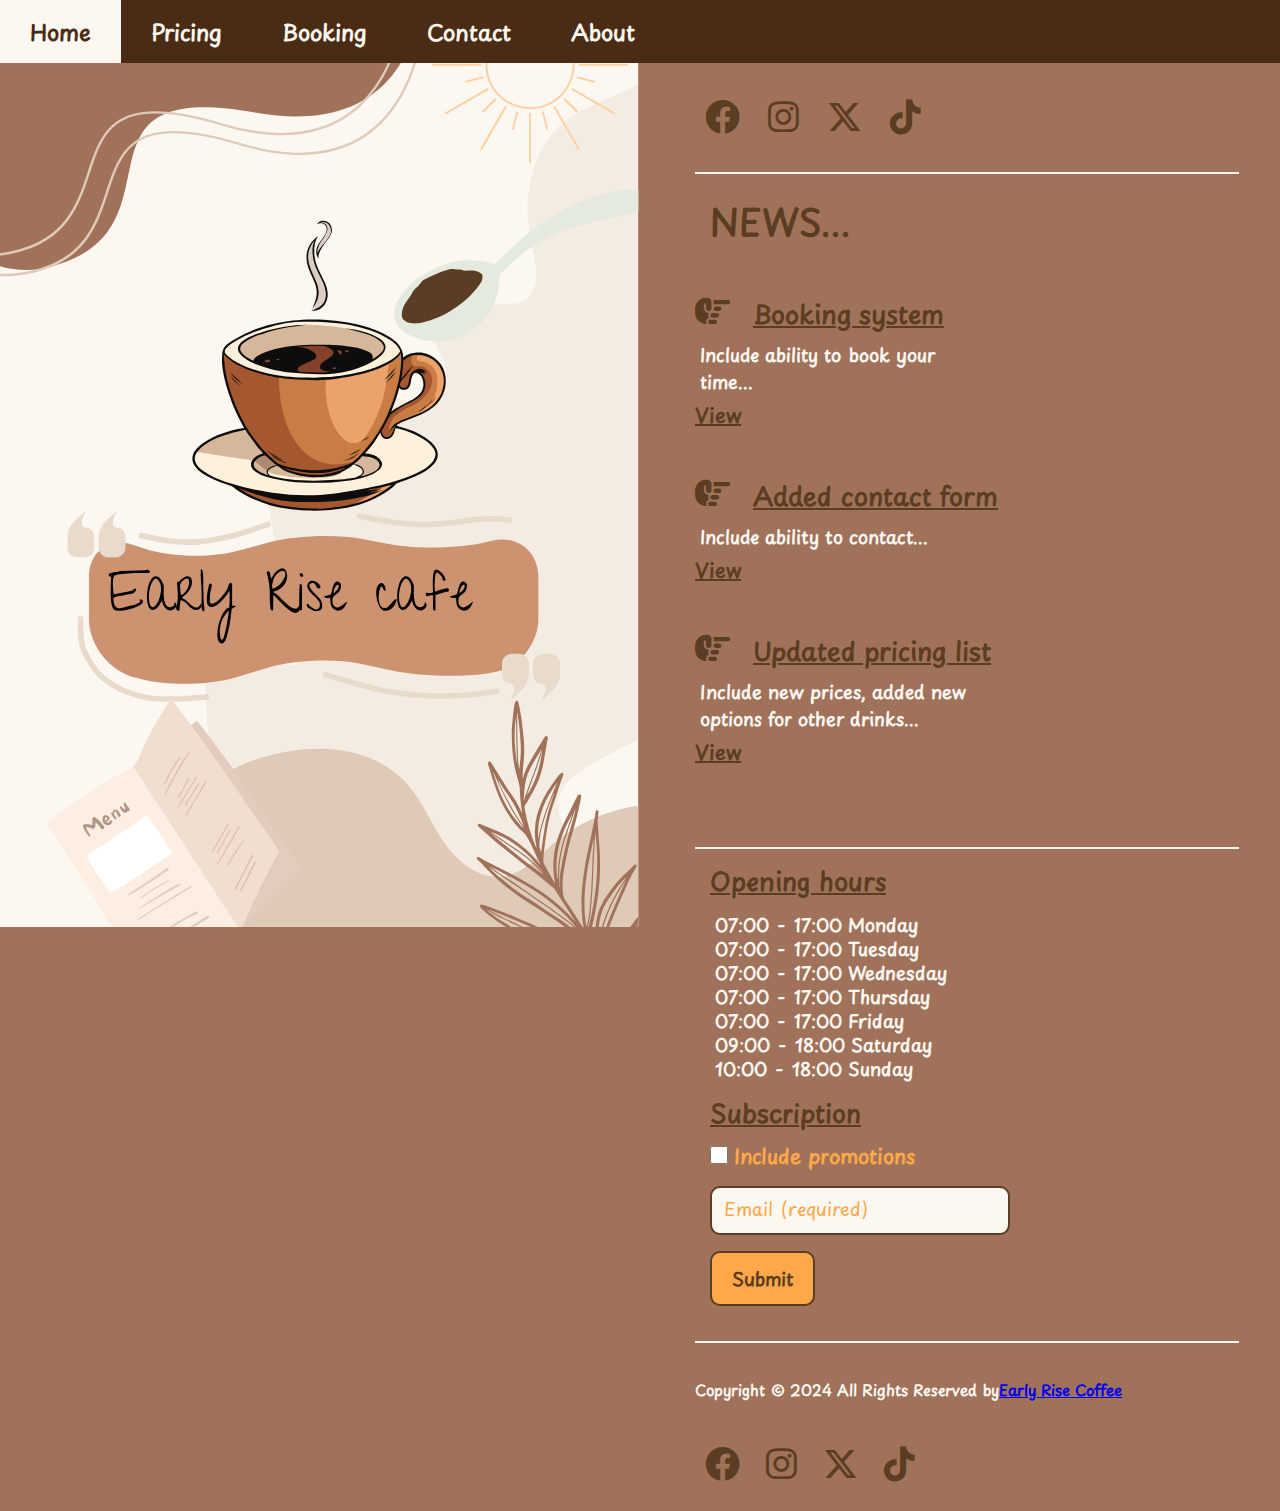
==== commit 5a174576: "update v0.2.1" ====
--- a/index.html
+++ b/index.html
@@ -53,9 +53,9 @@
                             <br>
                             <ul>
                                 <li><a href="https://www.facebook.com"><i class="fab fa-facebook"></i></a></li>
-                                <li><a href="https://www.instagram.com"><i class="fab fa-instagram"></i></a></li>
-                                <li><a href="https://www.twitter.com"><i class="fa-brands fa-x-twitter"></i></a></li>
-                                <li><a href="https://www.tiktok.com"><i class="fa-brands fa-tiktok"></i></a></li>
+                                <li><a href="https://www.instagram.com/earlyrisecafex/?next=%2F"><i class="fab fa-instagram"></i></a></li>
+                                <li><a href="https://www.twitter.com/EarlyRiseCafe"><i class="fa-brands fa-x-twitter"></i></a></li>
+                                <li><a href="https://www.tiktok.com/@earlyrisecafe"><i class="fa-brands fa-tiktok"></i></a></li>
                             </ul>
                             <hr id="linebreak">
                         </div>
@@ -127,11 +127,10 @@
                                     <br>
                                     <ul>
                                         <li><a href="https://www.facebook.com"><i class="fab fa-facebook"></i></a></li>
-                                        <li><a href="https://www.instagram.com"><i class="fab fa-instagram"></i></a></li>
-                                        <li><a href="https://www.twitter.com"><i class="fa-brands fa-x-twitter"></i></a></li>
-                                        <li><a href="https://www.tiktok.com"><i class="fa-brands fa-tiktok"></i></a></li>
+                                        <li><a href="https://www.instagram.com/earlyrisecafex/?next=%2F"><i class="fab fa-instagram"></i></a></li>
+                                        <li><a href="https://www.twitter.com/EarlyRiseCafe"><i class="fa-brands fa-x-twitter"></i></a></li>
+                                        <li><a href="https://www.tiktok.com/@earlyrisecafe"><i class="fa-brands fa-tiktok"></i></a></li>
                                     </ul>
-                                    <hr id="linebreak">
                                 </div>
                             </div>
                         </div>
--- a/assets/css/form.css
+++ b/assets/css/form.css
@@ -35,7 +35,7 @@
   width: 18px;
   height: 18px;
   accent-color:#ffa849;
-  background-color: #5B3D23;
+  background-color: #FCF7F1;
 
 }
 
@@ -52,7 +52,7 @@
 
 /* ---------- Target date time field ---------- */
 input[type="datetime-local"] {
-    background-color: #68848b;
+    background-color: #FCF7F1;
     border: 2px solid #5B3D23;
     color:#ffa849;
     font-size: 16px;
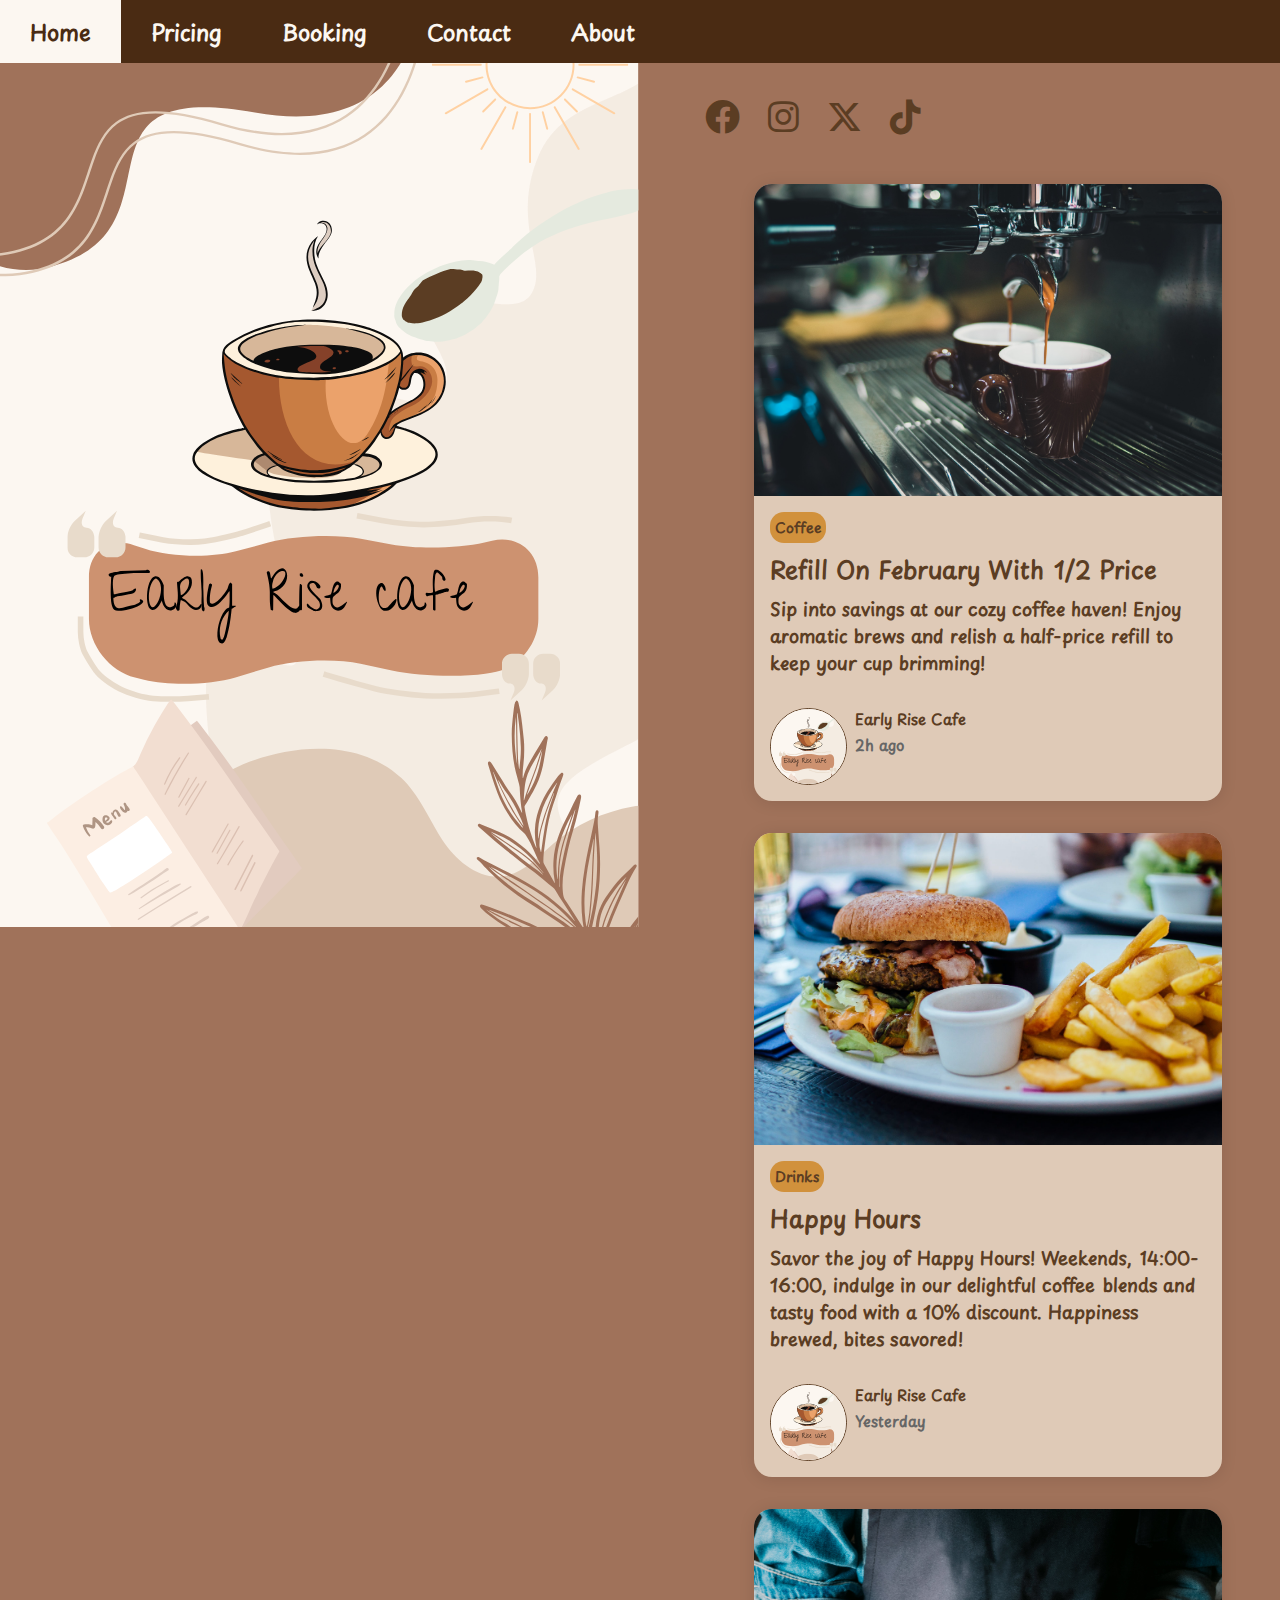
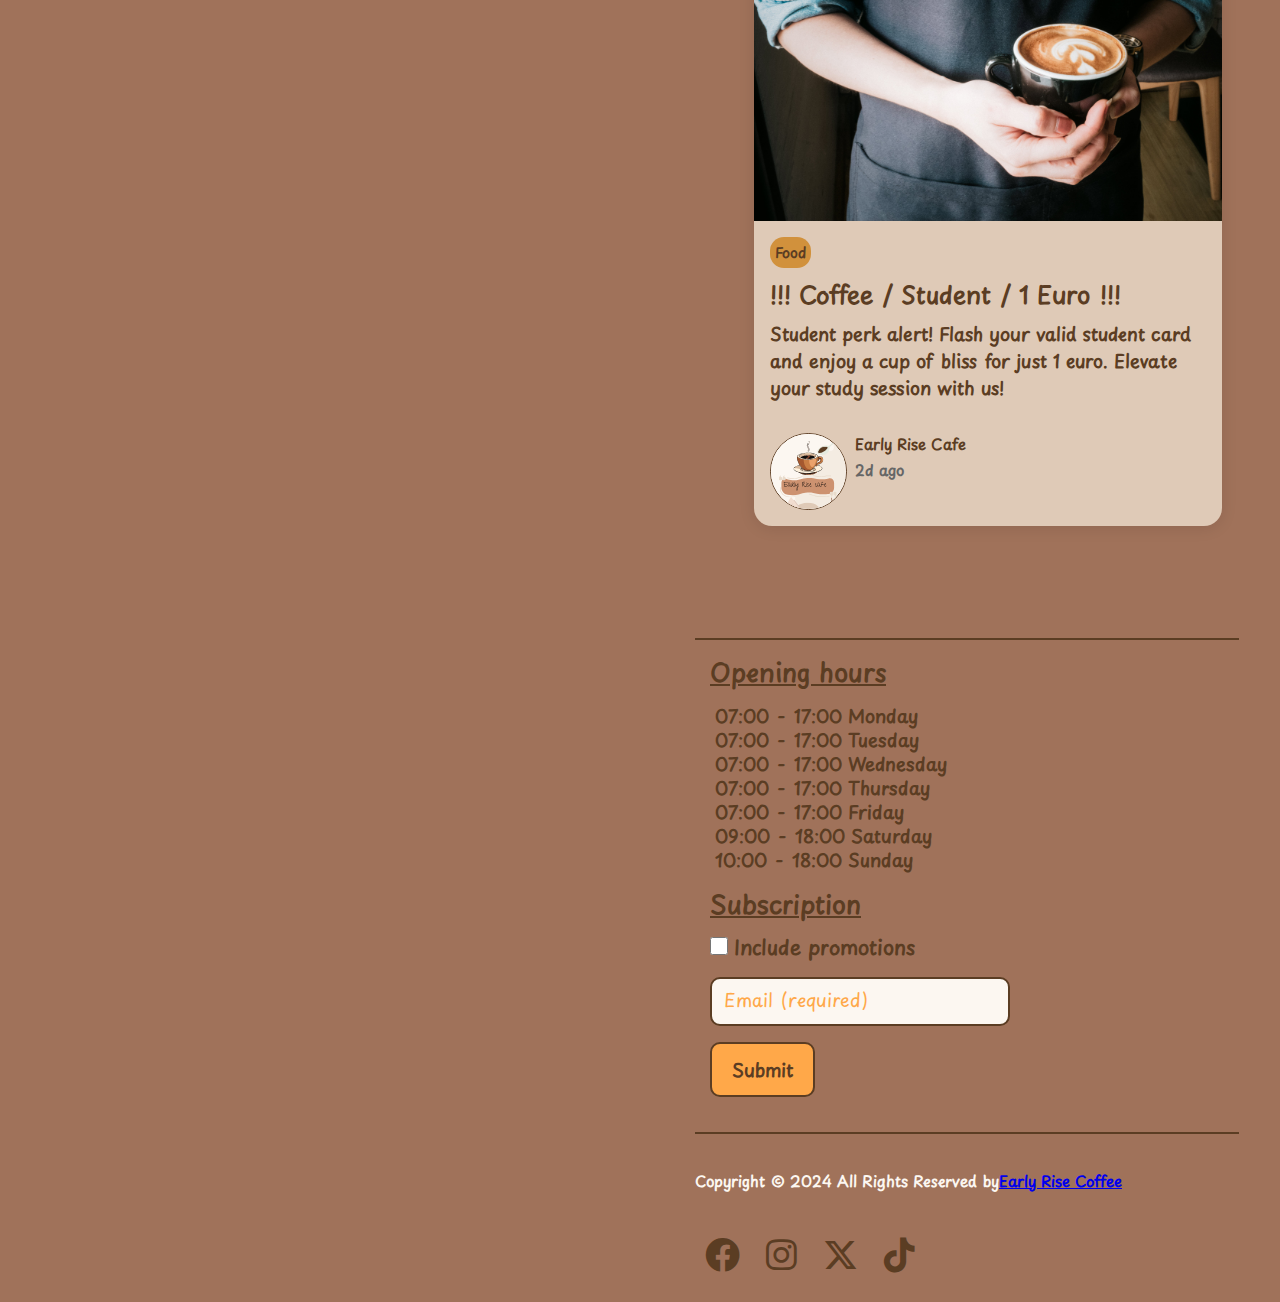
==== commit d8ec9673: "update v0.2.2" ====
--- a/index.html
+++ b/index.html
@@ -57,29 +57,68 @@
                                 <li><a href="https://www.twitter.com/EarlyRiseCafe"><i class="fa-brands fa-x-twitter"></i></a></li>
                                 <li><a href="https://www.tiktok.com/@earlyrisecafe"><i class="fa-brands fa-tiktok"></i></a></li>
                             </ul>
-                            <hr id="linebreak">
                         </div>
 
                         <!-- Page content-->
-                        <h1>NEWS...</h1>
-                        <div class="section">
-                            <span class="img"><i class="fa-regular fa-hand-point-right"></i></span>
-                            <span class="name">Booking system</span>
-                            <p>Include ability to book your time...</p>
-                            <span class="view"><a href="booking.html">View</a></span>
-                        </div>
-                        <div class="section">
-                            <span class="img"><i class="fa-regular fa-hand-point-right"></i></span>
-                            <span class="name">Added contact form</span>
-                            <p>Include ability to contact...</p>
-                            <span class="view"><a href="contact.html">View</a></span>
-                        </div>
-                        <div class="section">
-                            <span class="img"><i class="fa-regular fa-hand-point-right"></i></span>
-                            <span class="name">Updated pricing list</span>
-                            <p>Include new prices, added new options for other drinks...</p>
-                            <span class="view"><a href="pricing.html">View</a></span>
-                        </div>
+                        <div class="container">
+                            <div class="card">
+                              <div class="card__header">
+                                <img src="assets/images/blog/reffil.jpg" alt="card__image" class="card__image" width="600">
+                              </div>
+                              <div class="card__body">
+                                <span class="tag tag-brown">Coffee</span>
+                                <h4>Refill on February with 1/2 Price</h4>
+                                <p>Sip into savings at our cozy coffee haven! Enjoy aromatic brews and relish a half-price refill to keep your cup brimming!</p>
+                              </div>
+                              <div class="card__footer">
+                                <div class="user">
+                                  <img src="assets/images/early_rise_caffee.svg" alt="user__image" class="user__image">
+                                  <div class="user__info">
+                                    <h5>Early Rise Cafe</h5>
+                                    <small>2h ago</small>
+                                  </div>
+                                </div>
+                              </div>
+                            </div>
+                            <div class="card">
+                              <div class="card__header">
+                                <img src="assets/images/blog/food.jpg" alt="card__image" class="card__image" width="600">
+                              </div>
+                              <div class="card__body">
+                                <span class="tag tag-brown">Drinks</span>
+                                <h4>Happy Hours</h4>
+                                <p>Savor the joy of Happy Hours! Weekends, 14:00-16:00, indulge in our delightful coffee blends and tasty food with a 10% discount. Happiness brewed, bites savored!</p>
+                              </div>
+                              <div class="card__footer">
+                                <div class="user">
+                                  <img src="assets/images/early_rise_caffee.svg" alt="user__image" class="user__image">
+                                  <div class="user__info">
+                                    <h5>Early Rise Cafe</h5>
+                                    <small>Yesterday</small>
+                                  </div>
+                                </div>
+                              </div>
+                            </div>
+                            <div class="card">
+                              <div class="card__header">
+                                <img src="assets/images/blog/offer.jpg" alt="card__image" class="card__image" width="600">
+                              </div>
+                              <div class="card__body">
+                                <span class="tag tag-brown">Food</span>
+                                <h4>!!! Coffee / Student / 1 Euro !!!</h4>
+                                <p>Student perk alert! Flash your valid student card and enjoy a cup of bliss for just 1 euro. Elevate your study session with us!</p>
+                              </div>
+                              <div class="card__footer">
+                                <div class="user">
+                                  <img src="assets/images/early_rise_caffee.svg" alt="user__image" class="user__image">
+                                  <div class="user__info">
+                                    <h5>Early Rise Cafe</h5>
+                                    <small>2d ago</small>
+                                  </div>
+                                </div>
+                              </div>
+                            </div>
+                          </div>
                     </div>
 
                     <!-- Site footer -->
--- a/assets/css/style.css
+++ b/assets/css/style.css
@@ -133,7 +133,7 @@
 #linebreak {
     border: none;
     height: 2px;
-    background-color: #FCF7F1;
+    background-color: #5B3D23;
     margin-top: 20px;
     margin-bottom: 20px;
     width: 93%;
@@ -142,11 +142,96 @@
 .timelist {
     list-style: none;
     padding: 20px;
-    color: #FCF7F1;
+    color: #5B3D23;
     font-size: 18px;
 }
+
+/* ---------- Blog cards ---------- */
+.container {
+    display: flex;
+    flex-wrap: wrap;
+    justify-content: center;
+    max-width: 1200px;
+    margin-block: 2rem;
+    gap: 2rem;
+    color:#5B3D23
+  }
+  
+  img {
+    width: 100%;
+    display: block;
+    object-fit: cover;
+  }
+  
+  .card {
+    display: flex;
+    flex-direction: column;
+    width: 80%;
+    overflow: hidden;
+    box-shadow: 0 .1rem 1rem rgba(0, 0, 0, 0.1);
+    border-radius: 1em;
+    background: #DFCAB7;
+  
+  }
+  
+  
+  
+  .card__body {
+    padding: 1rem;
+    display: flex;
+    flex-direction: column;
+    gap: .5rem;
+  }
+  
+  
+  .tag {
+    align-self: flex-start;
+    padding: .25em .75em;
+    border-radius: 1em;
+    font-size: .75rem;
+  }
+  
+  .tag + .tag {
+    margin-left: .5em;
+  }
+  
+  .tag-brown {
+    background: #D1913C;
+    color: #5B3D23;
+    padding: 5px;
+    font-size: 14px;
+  }
+  
+  .card__body h4 {
+    font-size: 1.5rem;
+    text-transform: capitalize;
+  }
+  
+  .card__footer {
+    display: flex;
+    padding: 1rem;
+    margin-top: auto;
+  }
+  
+  .user {
+    display: flex;
+    gap: .5rem;
+  }
+  
+  .user__image {
+    border-radius: 50%;
+    border: 1px solid #5B3D23;
+    width: 75px;
+    height: 75px;
+  }
+  
+  .user__info > small {
+    color: #666;
+  }
+
+
 /* ---------- Media queries ---------- */
-@media only screen and (max-width: 800px) {
+@media only screen and (max-width: 1100px) {
     #center-page {
         display:grid;
     }
@@ -155,7 +240,8 @@
         float:initial;
         position: initial;
         height: 400px;
-        background-image: linear-gradient(180deg,transparent 80%,#A0725A), url("../images/early_rise_caffee.svg");
+        background-image: url("../images/early_rise_caffee.svg");
+        width:auto;
     }
     .right-column {
         width: initial;
--- a/assets/css/form.css
+++ b/assets/css/form.css
@@ -100,7 +100,7 @@
 /* ---------- Target label of field ---------- */
 .container-form label {
   font-size: 20px;
-  color: #ffa849;
+  color: #5B3D23;
 
 }
 
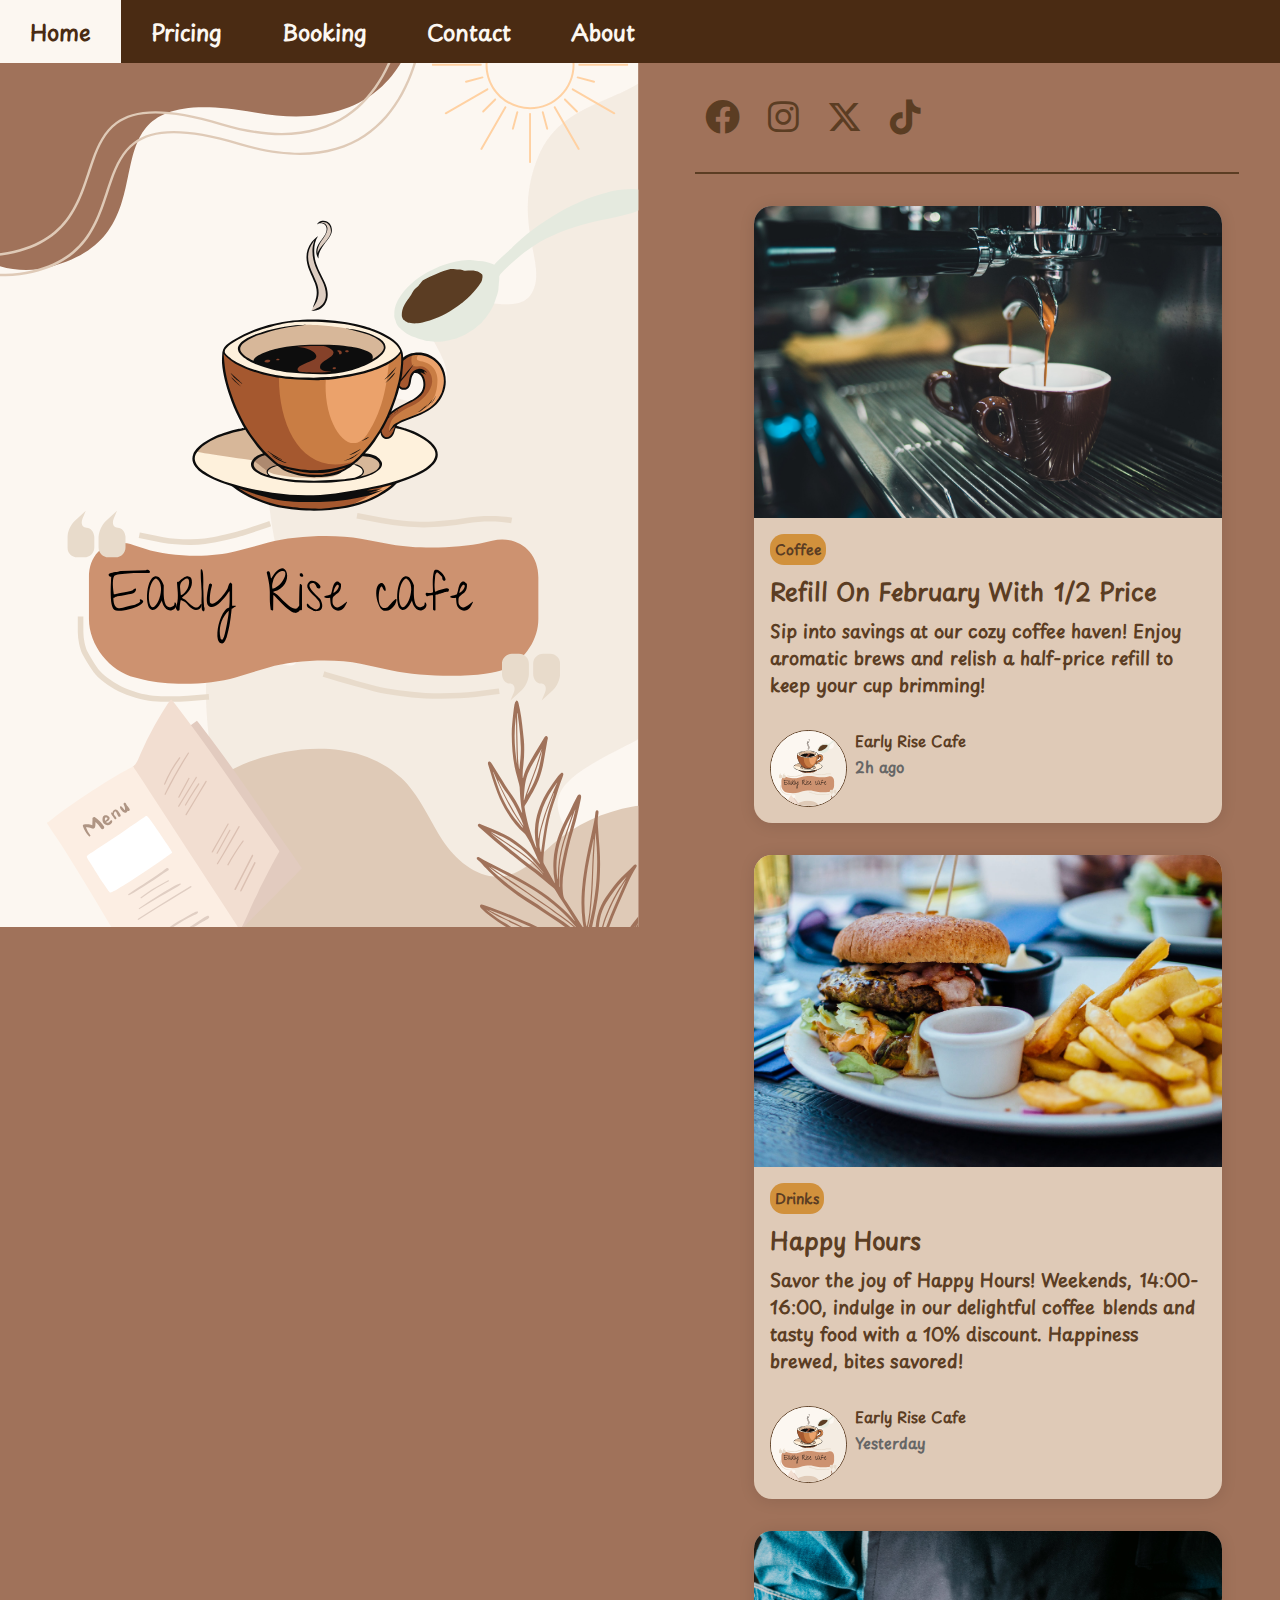
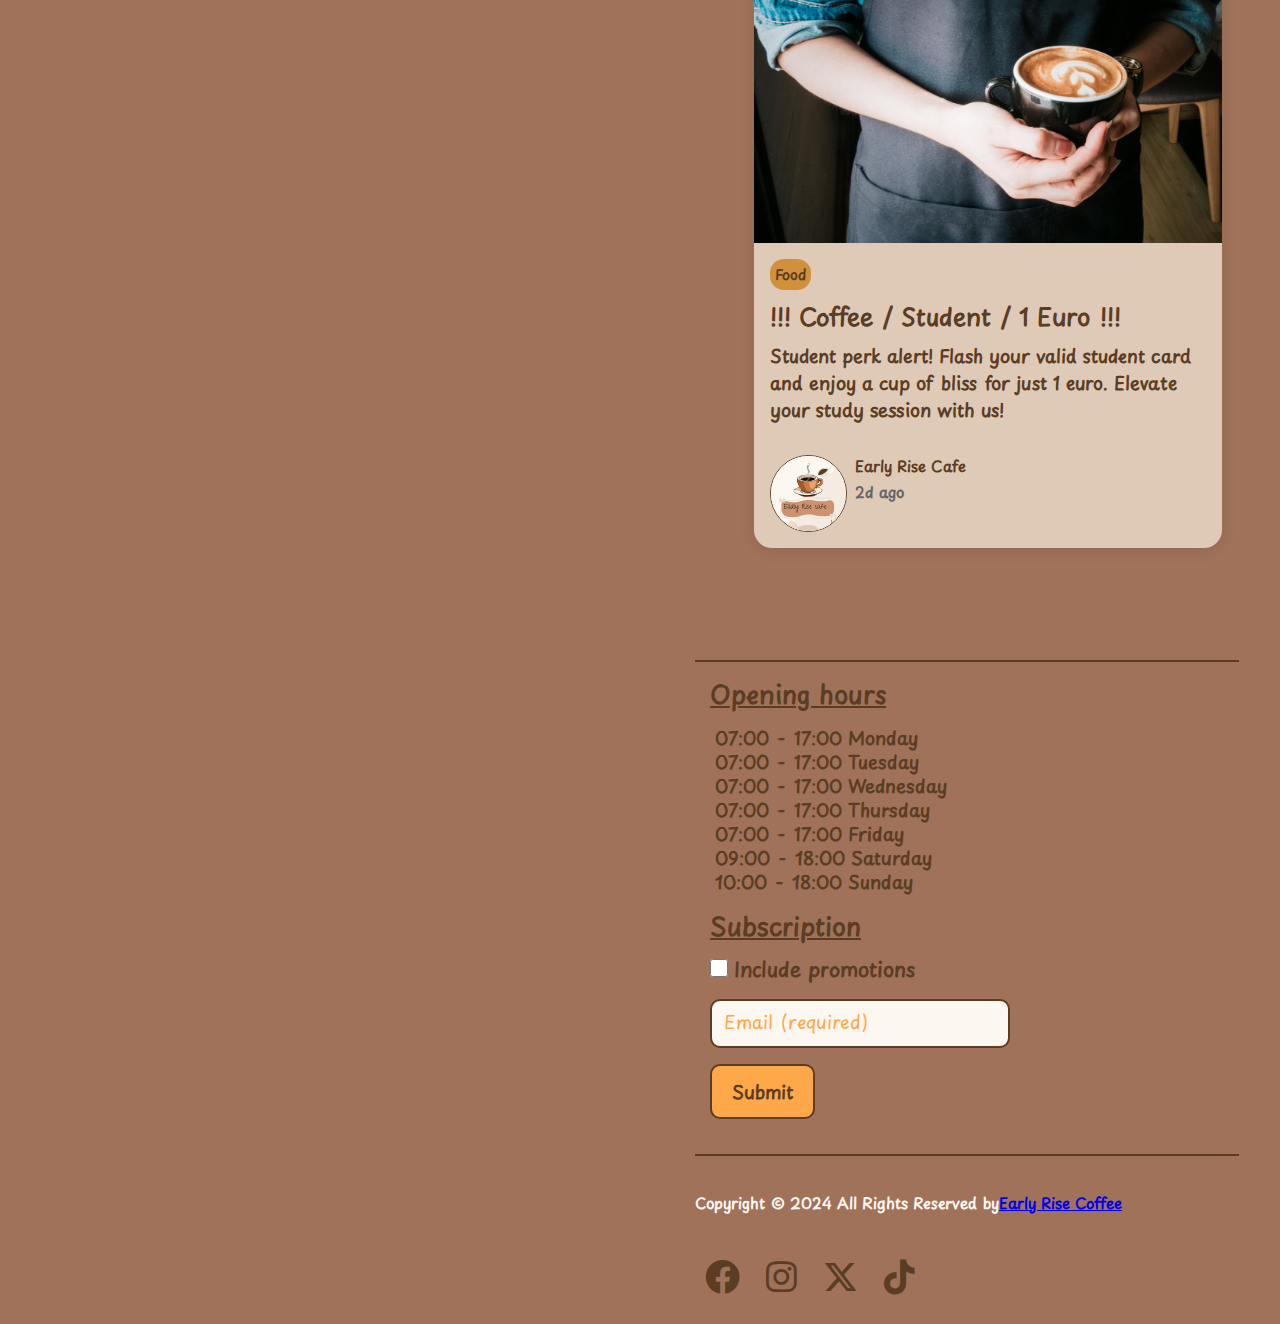
==== commit 838025d3: "update v0.2.3" ====
--- a/index.html
+++ b/index.html
@@ -57,6 +57,7 @@
                                 <li><a href="https://www.twitter.com/EarlyRiseCafe"><i class="fa-brands fa-x-twitter"></i></a></li>
                                 <li><a href="https://www.tiktok.com/@earlyrisecafe"><i class="fa-brands fa-tiktok"></i></a></li>
                             </ul>
+                            <hr id="linebreak">
                         </div>
 
                         <!-- Page content-->
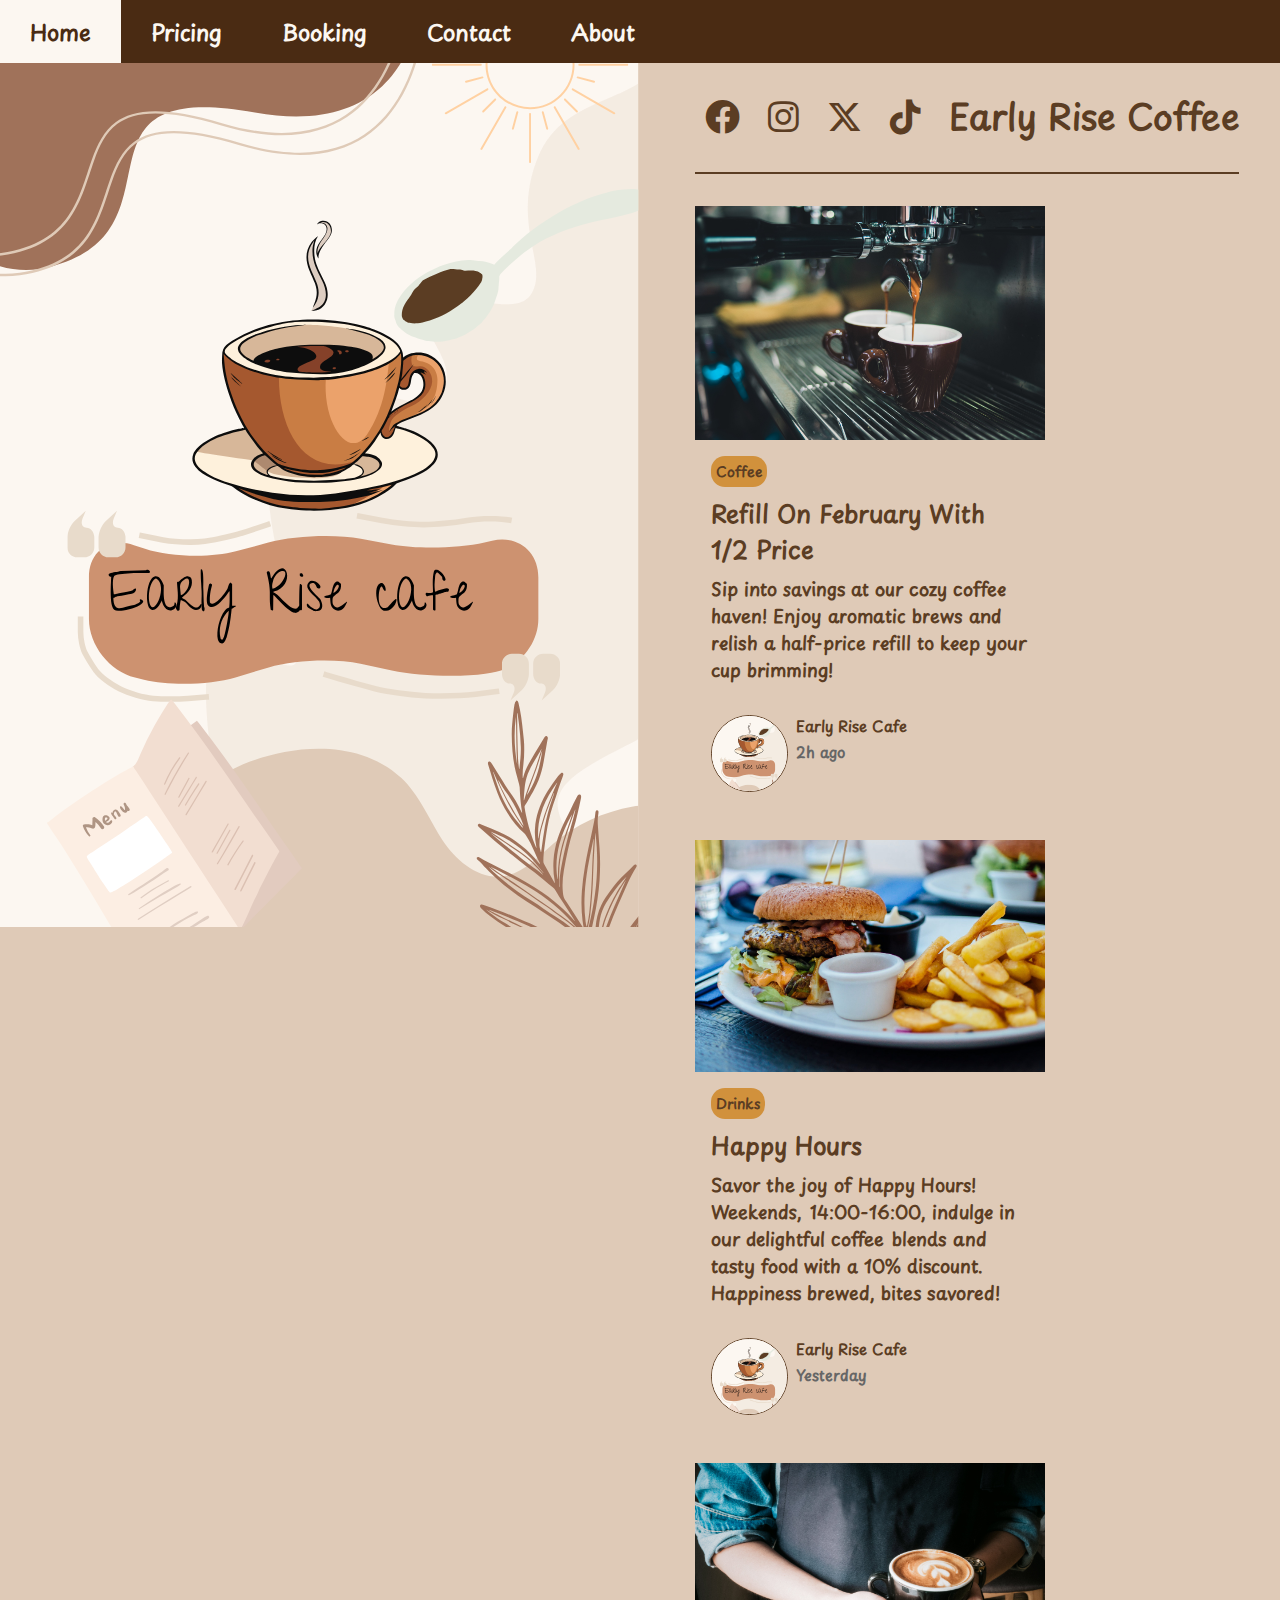
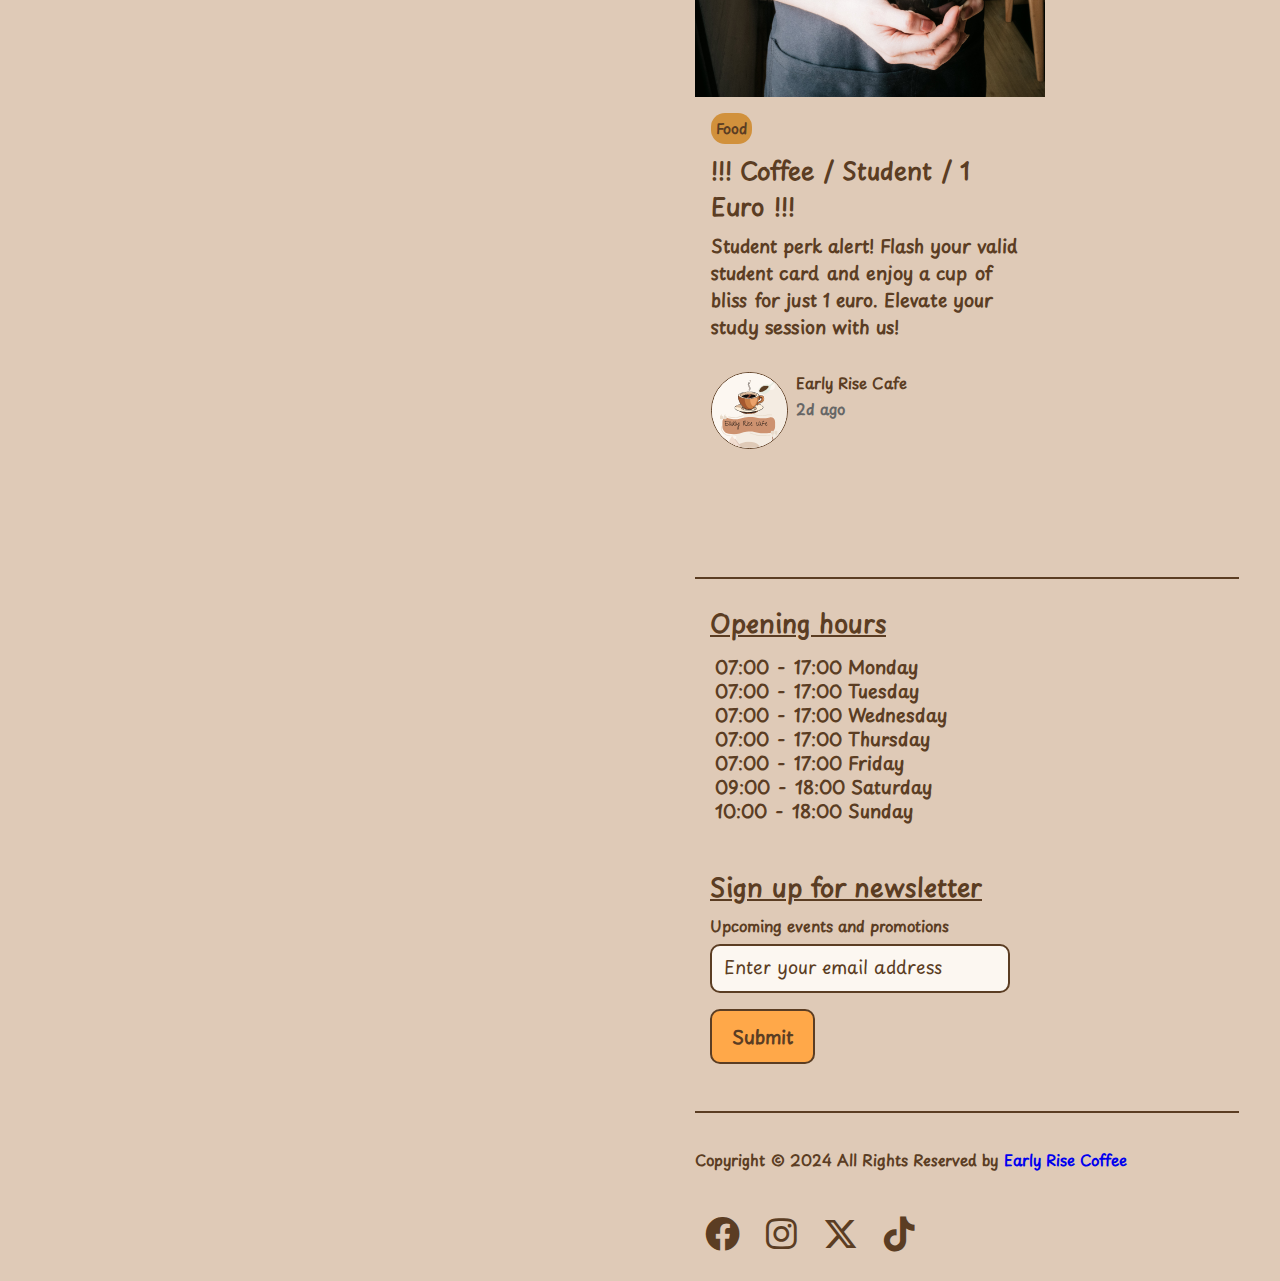
==== commit eb29b2e1: "update v0.3" ====
--- a/index.html
+++ b/index.html
@@ -21,7 +21,7 @@
         <link rel="stylesheet" href="assets/font/font-awesome/css/solid.css" />
 
         <!-- Name of Website-->
-        <title>Coffee Name</title>
+        <title>Early Rise</title>
     </head>
     <body>
 
@@ -56,6 +56,7 @@
                                 <li><a href="https://www.instagram.com/earlyrisecafex/?next=%2F"><i class="fab fa-instagram"></i></a></li>
                                 <li><a href="https://www.twitter.com/EarlyRiseCafe"><i class="fa-brands fa-x-twitter"></i></a></li>
                                 <li><a href="https://www.tiktok.com/@earlyrisecafe"><i class="fa-brands fa-tiktok"></i></a></li>
+                                <li><a href="index.html">Early Rise Coffee</a></li>
                             </ul>
                             <hr id="linebreak">
                         </div>
@@ -123,11 +124,11 @@
                     </div>
 
                     <!-- Site footer -->
-                    <footer class="site-footer">
+                    <footer class="site-footer"> 
                         <div class="content">
-                            <div class="row">
-                                <div class="column">
-                                    <hr id="linebreak">
+                            <hr id="linebreak">
+                            <div class="container">
+                                <div class="card">   
                                     <h6 class="name">Opening hours</h6>
                                     <p class="timetable">
                                     <ul class="timelist">
@@ -142,13 +143,12 @@
                                     </p>
                                 </div>
 
-                                <div class="column">
-                                    <h6 class="name">Subscription</h6>
+                                <div class="card">
+                                    <h6 class="name">Sign up for newsletter</h6>
                                     <div class="container-form">  
                                         <form action="form-news.html">
-                                            <input type="checkbox" id="news" name="vehicle1" value="Bike">
-                                            <label for="news"> Include promotions</label><br>
-                                            <input type="email" name="email" class="formStyle" placeholder="Email (required)" required />
+                                            <p>Upcoming events and promotions</p>
+                                            <input type="email" name="email" class="formStyle" placeholder="Enter your email address" required />
                                             <input type="submit" value="Submit">
                                         </form>
                                     </div>
@@ -159,7 +159,7 @@
                         <div class="content">
                             <div class="row">
                                 <div class="copyrights">
-                                    <p class="copyright-text">Copyright &copy; 2024 All Rights Reserved by<a href="index.html">Early Rise Coffee</a></p>
+                                    <p class="copyright-text">Copyright &copy; 2024 All Rights Reserved by <a href="index.html">Early Rise Coffee</a></p>
                                 </div>
                                 
                                 <!-- Social media footer-->
--- a/assets/css/style.css
+++ b/assets/css/style.css
@@ -15,7 +15,7 @@
 /* ---------- Apply hole site ---------- */
 body {
     font-family: "Playpen Sans";
-    background-color: #A0725A;
+    background-color: #DFCAB7;
     color:#FCF7F1;
     font-weight: 600;
     font-size: 18px;
@@ -56,6 +56,7 @@
 
 .social a {
     color: #5B3D23;
+    text-decoration: none;
 
 }
 
@@ -69,7 +70,6 @@
     float: right;
     width:50%;
     overflow: auto;
-    background-color: #A0725A;
 
 }
 
@@ -150,8 +150,7 @@
 .container {
     display: flex;
     flex-wrap: wrap;
-    justify-content: center;
-    max-width: 1200px;
+    justify-content: left;
     margin-block: 2rem;
     gap: 2rem;
     color:#5B3D23
@@ -166,11 +165,9 @@
   .card {
     display: flex;
     flex-direction: column;
-    width: 80%;
+    width: 350px;
     overflow: hidden;
-    box-shadow: 0 .1rem 1rem rgba(0, 0, 0, 0.1);
-    border-radius: 1em;
-    background: #DFCAB7;
+
   
   }
   
--- a/assets/css/footer.css
+++ b/assets/css/footer.css
@@ -1,6 +1,5 @@
 .site-footer
 {
-  background-color:#A0725A;
   padding:45px 0 20px;
   font-size:15px;
   line-height:24px;
@@ -10,7 +9,12 @@
 .copyright-text
 {
   margin:0;
-  color:#FCF7F1;
+  color:#5B3D23;
+  
+}
+
+.copyright-text a {
+    text-decoration: none;
 }
 @media (max-width:991px)
 {
@@ -25,8 +29,4 @@
   {
     padding-bottom:0
   }
-  .site-footer .copyright-text .social
-  {
-    text-align:center
-  }
 }
--- a/assets/css/form.css
+++ b/assets/css/form.css
@@ -3,7 +3,7 @@
 textarea {
   background-color: #FCF7F1;
   border: 2px solid #5B3D23;
-  color: #ffa849;
+  color: #5B3D23;
   width: 100%;
   padding: 12px;
   border-radius: 10px;
@@ -107,13 +107,13 @@
 /* ---------- Target placeholders in input fields ---------- */
 .container-form input::placeholder {
     font-size: 18px;
-    color: #ffa849;
+    color: #5B3D23;
 
 }
 
 /* ---------- Target placeholders in textarea fields ---------- */
 .container-form textarea::placeholder {
     font-size: 18px;
-    color: #ffa849;
+    color: #5B3D23;
 
 }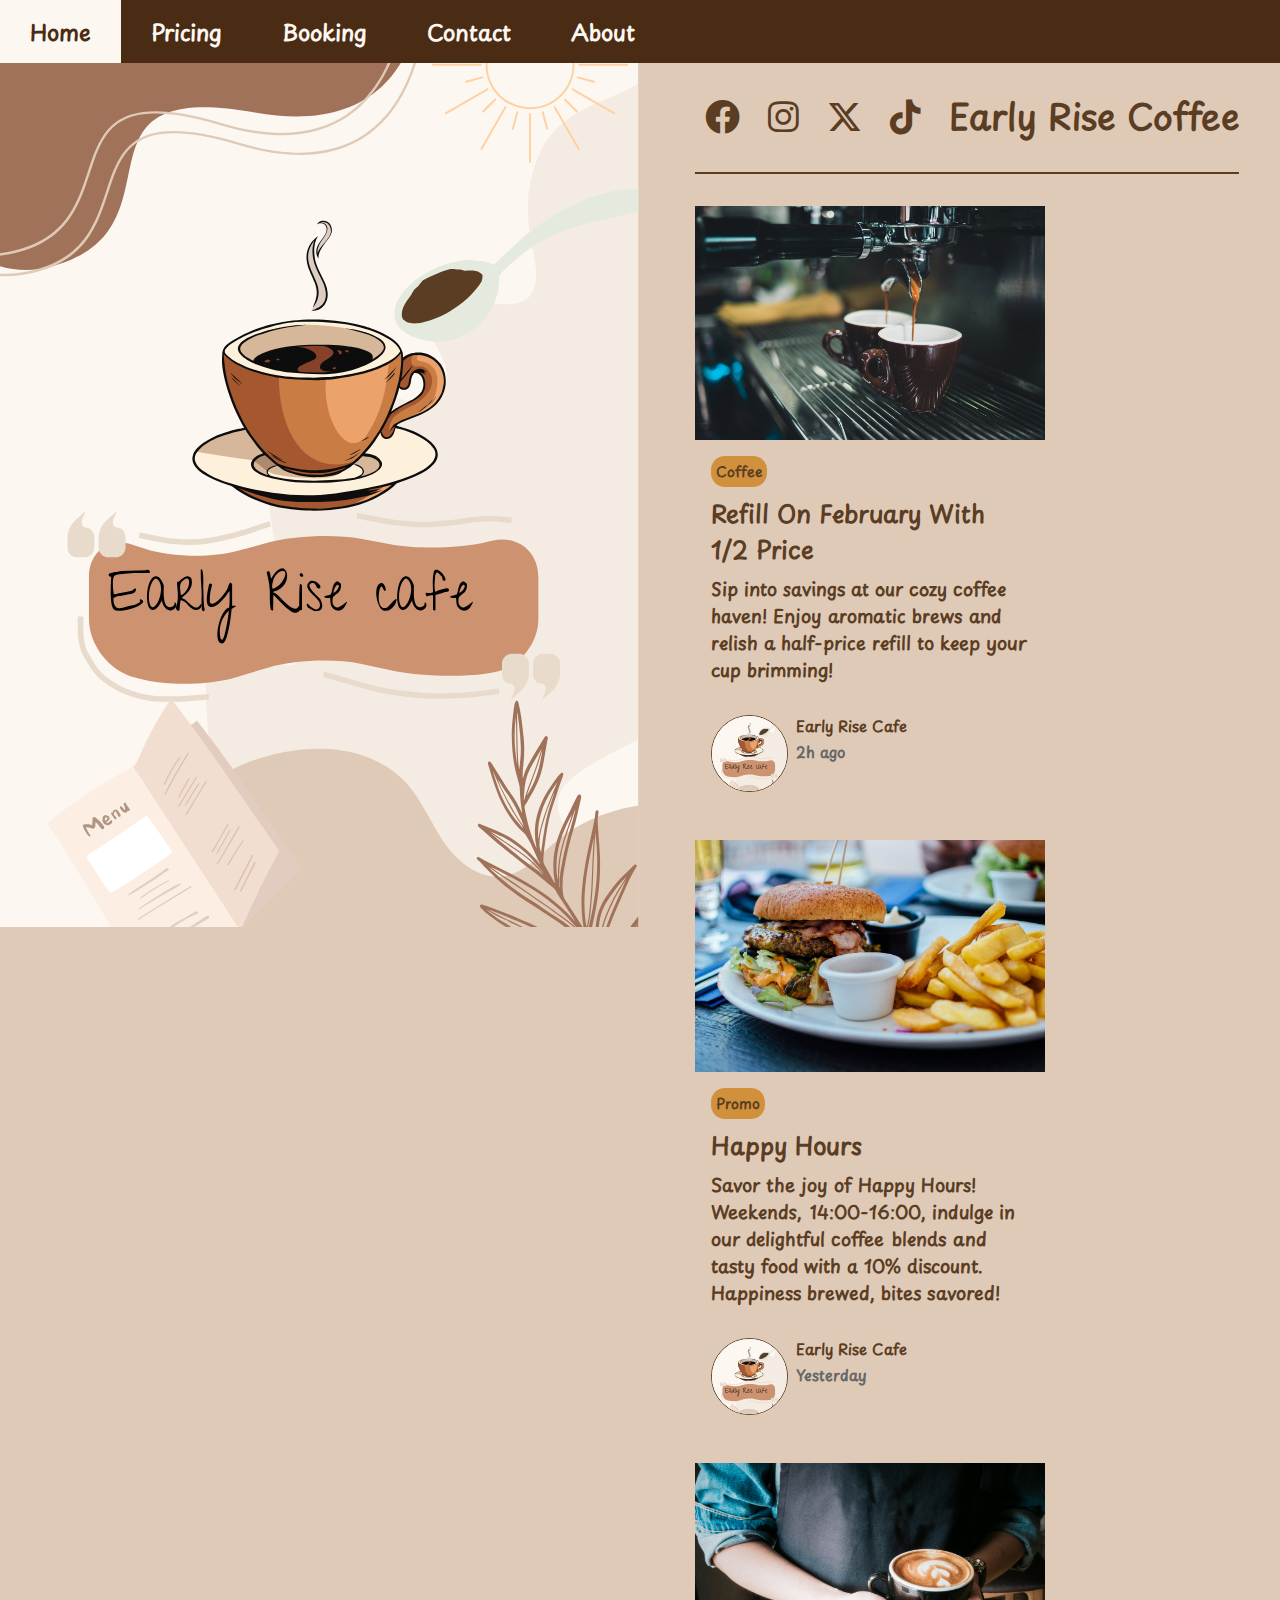
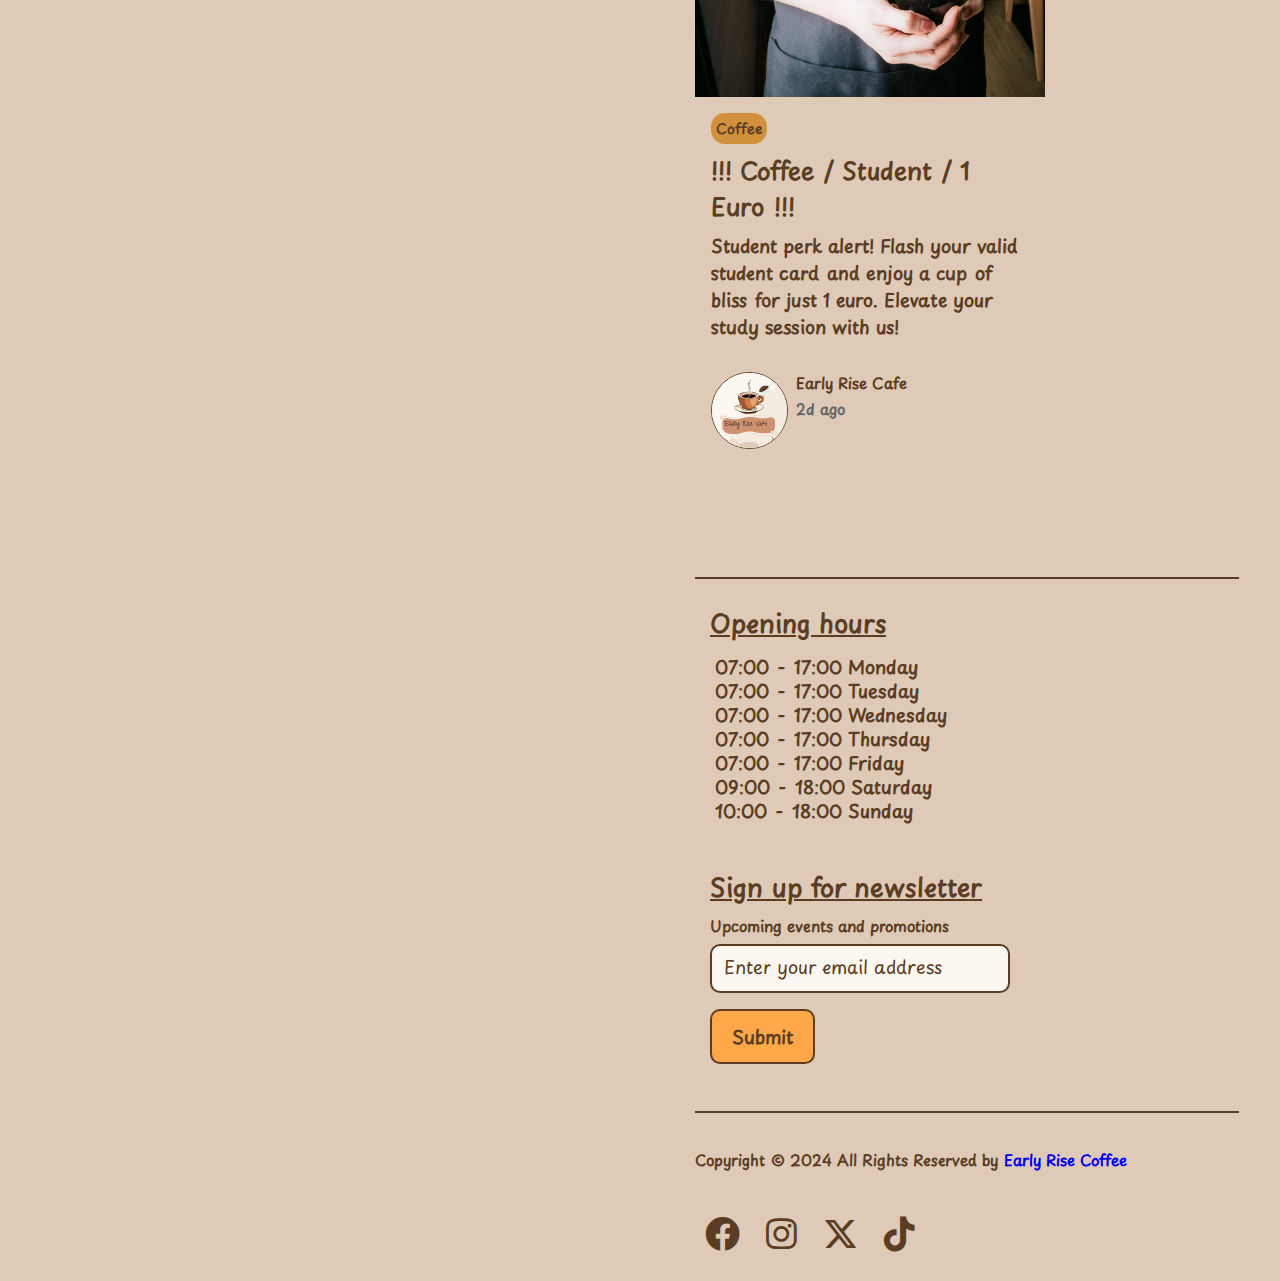
==== commit 2d1c8587: "pre release version v1.0.0" ====
--- a/index.html
+++ b/index.html
@@ -24,6 +24,8 @@
         <title>Early Rise</title>
     </head>
     <body>
+        <script src="https://cdn.botpress.cloud/webchat/v1/inject.js"></script>
+        <script src="https://mediafiles.botpress.cloud/9ddfb052-f489-4bba-8403-0f42d206e04b/webchat/config.js" defer></script>
 
         <!-- Navigation -->
         <div class="topnav" id="myTopnav">
@@ -87,7 +89,7 @@
                                 <img src="assets/images/blog/food.jpg" alt="card__image" class="card__image" width="600">
                               </div>
                               <div class="card__body">
-                                <span class="tag tag-brown">Drinks</span>
+                                <span class="tag tag-brown">Promo</span>
                                 <h4>Happy Hours</h4>
                                 <p>Savor the joy of Happy Hours! Weekends, 14:00-16:00, indulge in our delightful coffee blends and tasty food with a 10% discount. Happiness brewed, bites savored!</p>
                               </div>
@@ -106,7 +108,7 @@
                                 <img src="assets/images/blog/offer.jpg" alt="card__image" class="card__image" width="600">
                               </div>
                               <div class="card__body">
-                                <span class="tag tag-brown">Food</span>
+                                <span class="tag tag-brown">Coffee</span>
                                 <h4>!!! Coffee / Student / 1 Euro !!!</h4>
                                 <p>Student perk alert! Flash your valid student card and enjoy a cup of bliss for just 1 euro. Elevate your study session with us!</p>
                               </div>
--- a/assets/css/style.css
+++ b/assets/css/style.css
@@ -147,6 +147,23 @@
 }
 
 /* ---------- Blog cards ---------- */
+.cafe {
+    width:90%;
+    padding-top: 15px;
+}
+.cafe img {
+    width:50%;
+    float: left;
+    margin-right: 20px;
+    margin-bottom: 10px;
+}
+.cafe p {
+    line-height: 35px;
+    color:#5B3D23;
+}
+
+
+/* ---------- Blog cards ---------- */
 .container {
     display: flex;
     flex-wrap: wrap;
@@ -228,10 +245,7 @@
 
 
 /* ---------- Media queries ---------- */
-@media only screen and (max-width: 1100px) {
-    #center-page {
-        display:grid;
-    }
+@media only screen and (max-width: 850px) {
     .left-column {
         width: initial;
         float:initial;
--- a/assets/css/images.css
+++ b/assets/css/images.css
@@ -47,7 +47,7 @@
 }
 
 /* ---------- Media queries ---------- */
-@media only screen and (max-width: 800px) {
+@media only screen and (max-width: 850px) {
     .pricing {
         width: initial;
         float:initial;
--- a/assets/css/form.css
+++ b/assets/css/form.css
@@ -54,7 +54,7 @@
 input[type="datetime-local"] {
     background-color: #FCF7F1;
     border: 2px solid #5B3D23;
-    color:#ffa849;
+    color:#5B3D23;
     font-size: 16px;
     width: 100%; 
     padding: 12px;
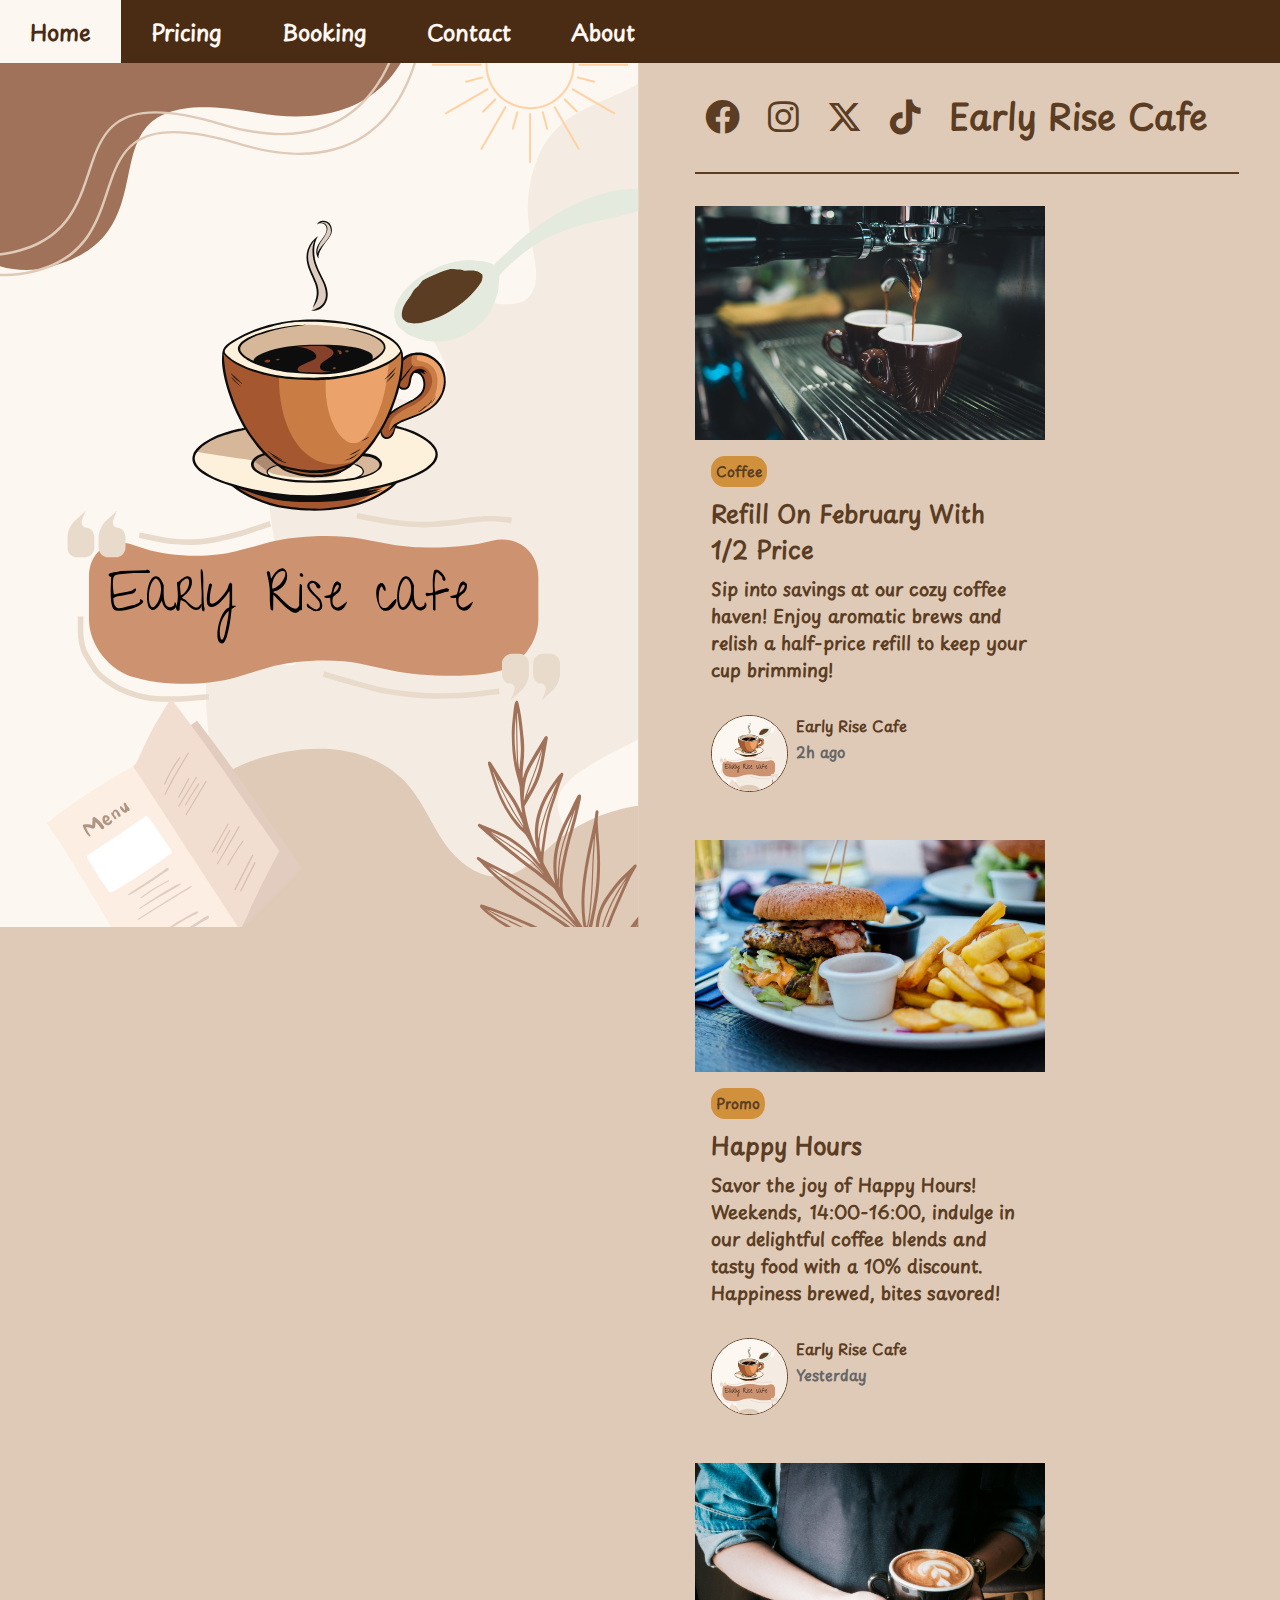
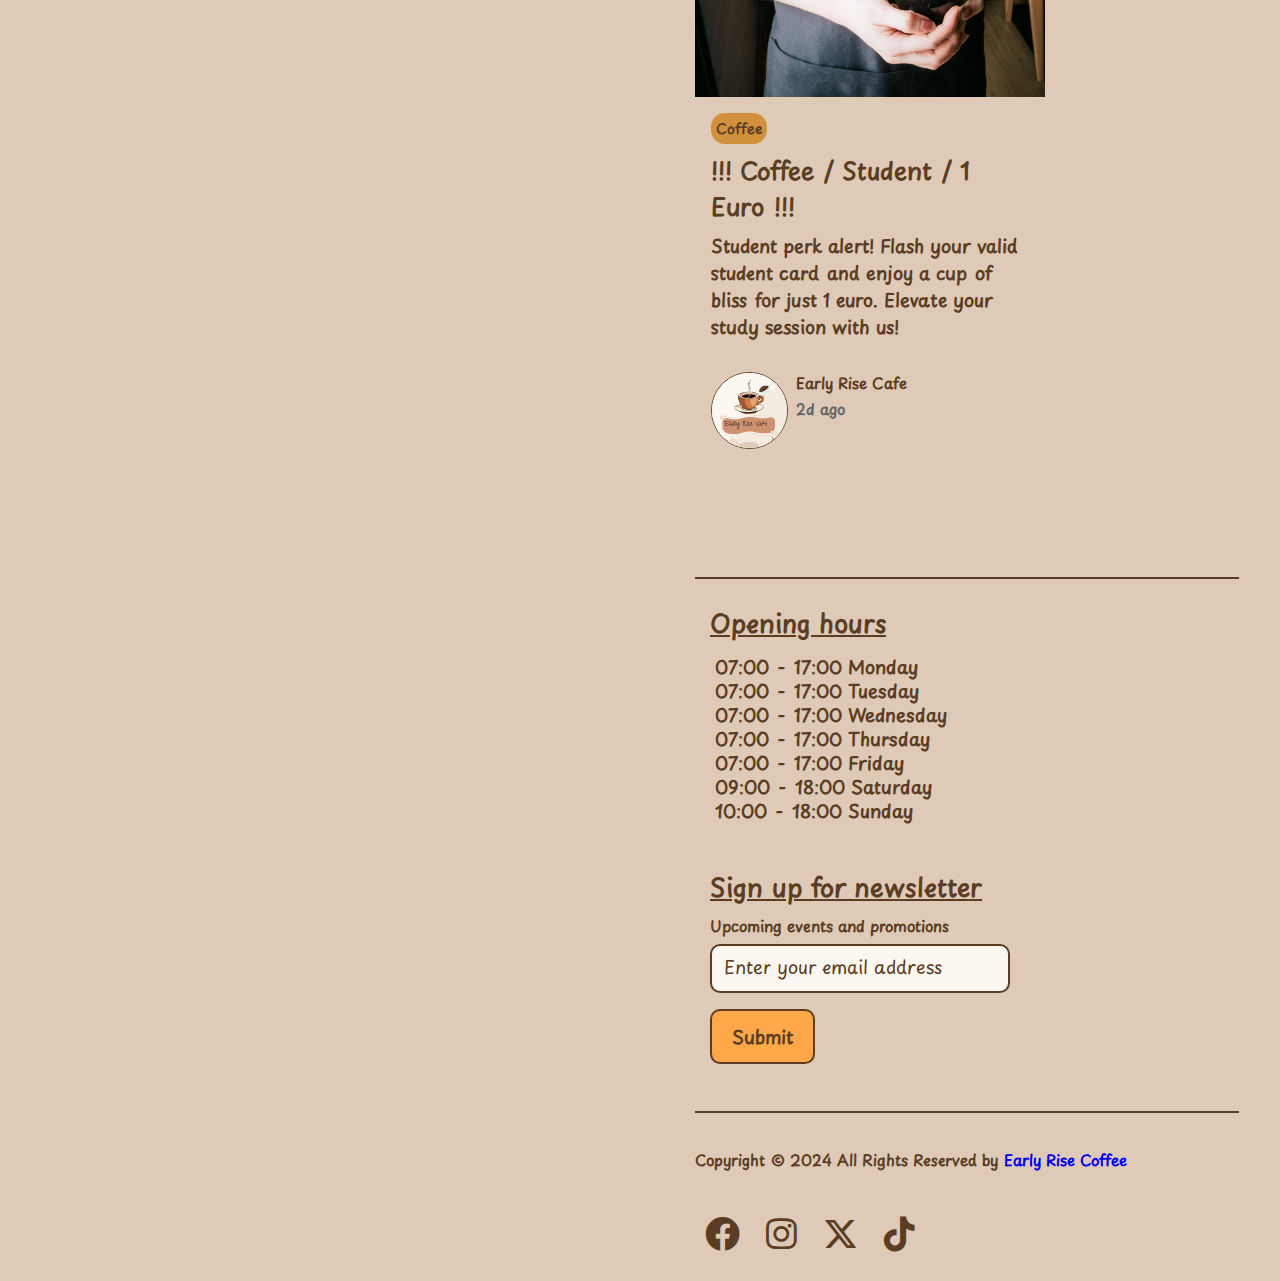
==== commit 843d0d7d: "cafe name changed" ====
--- a/index.html
+++ b/index.html
@@ -58,7 +58,7 @@
                                 <li><a href="https://www.instagram.com/earlyrisecafex/?next=%2F"><i class="fab fa-instagram"></i></a></li>
                                 <li><a href="https://www.twitter.com/EarlyRiseCafe"><i class="fa-brands fa-x-twitter"></i></a></li>
                                 <li><a href="https://www.tiktok.com/@earlyrisecafe"><i class="fa-brands fa-tiktok"></i></a></li>
-                                <li><a href="index.html">Early Rise Coffee</a></li>
+                                <li><a href="index.html">Early Rise Cafe</a></li>
                             </ul>
                             <hr id="linebreak">
                         </div>
